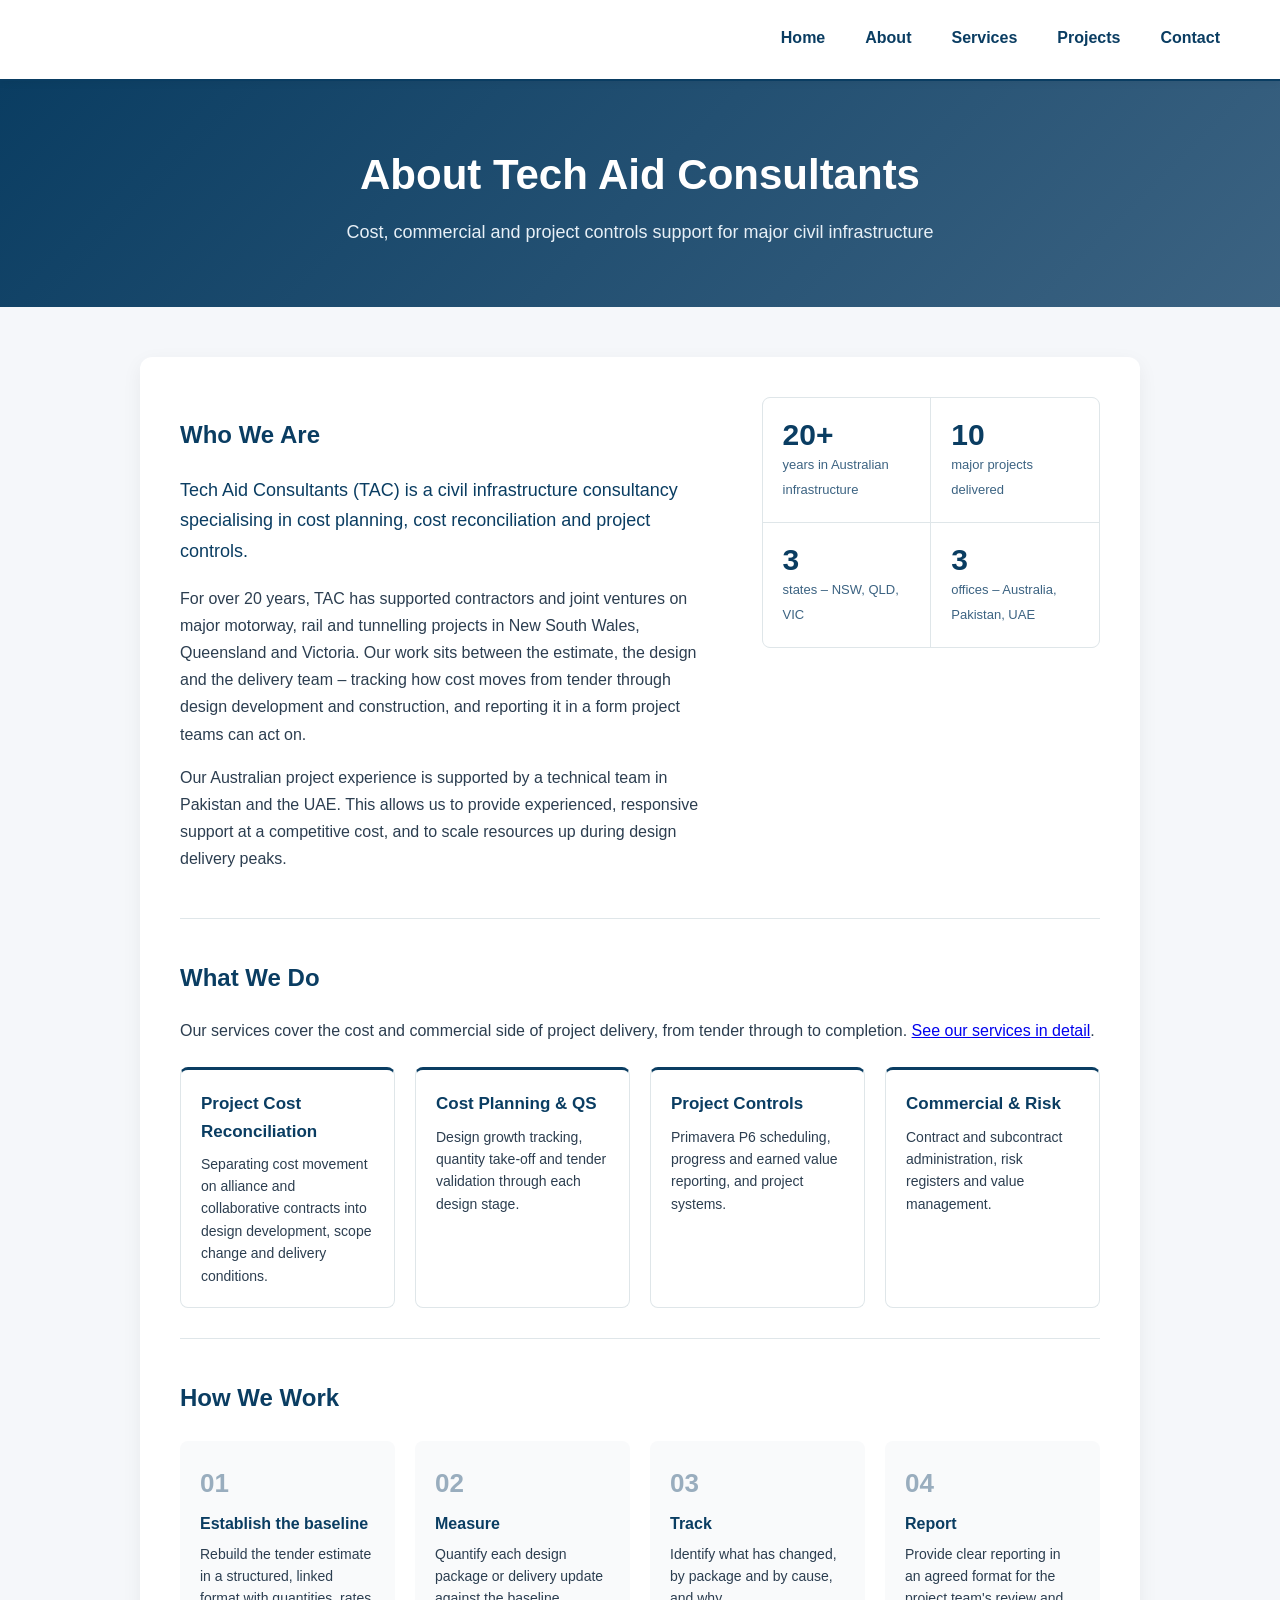
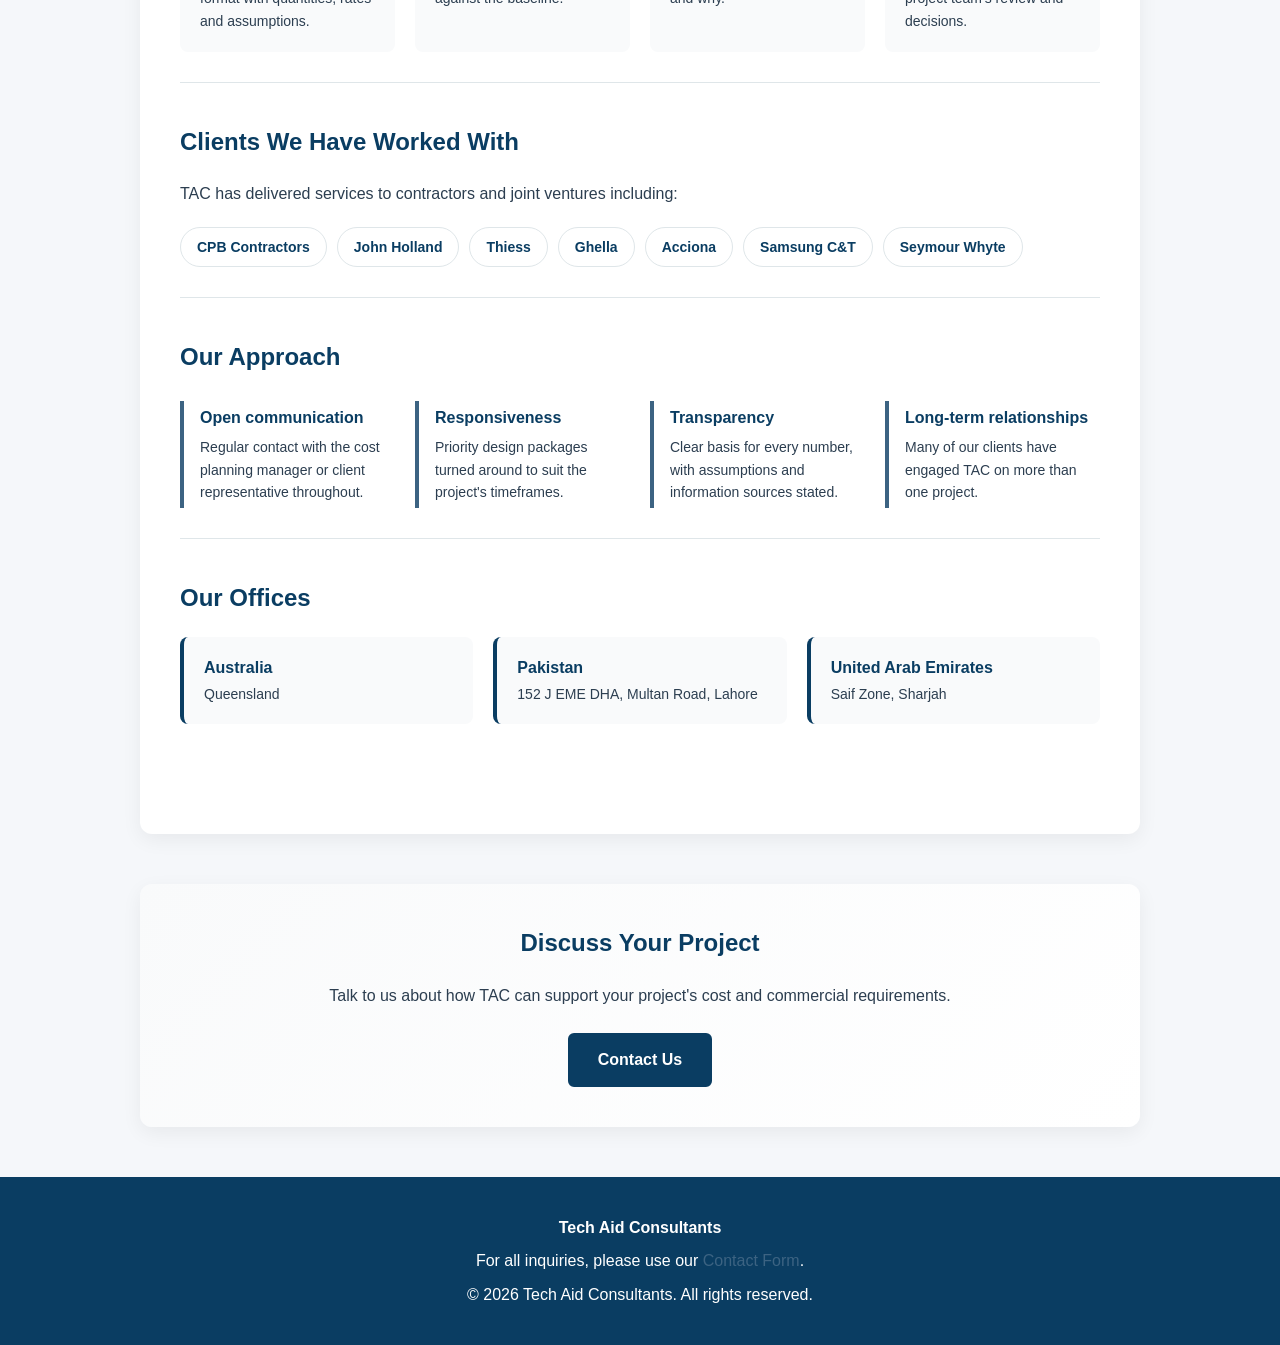
==== about.html @ 08fb42a6 "Revise about.html with new title and content Updated the title and added favicon links in the head s" ====
<!DOCTYPE html>
<html lang="en">
<head>
  <meta charset="UTF-8">
  <meta name="viewport" content="width=device-width, initial-scale=1.0">
  <title>About Us – Tech Aid Consultants</title>
  <link rel="stylesheet" href="style.css">
  <link rel="icon" href="favicon.ico" sizes="any">
  <link rel="icon" type="image/png" href="favicon.png">
  <link rel="apple-touch-icon" href="apple-touch-icon.png">
  <style>
    /* About page */
    .page-header h1 { color: #fff; }
    .about-intro { display: grid; grid-template-columns: 1.6fr 1fr; gap: 40px; align-items: start; }
    .about-intro p { font-size: 16px; line-height: 1.7; }
    .lead { font-size: 18px !important; color: var(--tac-primary); font-weight: 500; }
    .facts {
      display: grid; grid-template-columns: 1fr 1fr; gap: 1px;
      background: var(--tac-border); border-radius: 8px; overflow: hidden; border: 1px solid var(--tac-border);
    }
    .fact { background: #fff; padding: 20px; }
    .fact strong { display: block; font-size: 30px; color: var(--tac-primary); line-height: 1.1; }
    .fact span { font-size: 13px; color: var(--tac-accent); }

    .cap-grid { display: grid; grid-template-columns: repeat(4, 1fr); gap: 20px; margin-top: 24px; }
    .cap {
      background: #fff; border: 1px solid var(--tac-border); border-top: 3px solid var(--tac-primary);
      border-radius: 8px; padding: 20px;
    }
    .cap h3 { margin: 0 0 8px; font-size: 17px; }
    .cap p { margin: 0; font-size: 14px; }

    .process { display: grid; grid-template-columns: repeat(4, 1fr); gap: 20px; margin-top: 24px; counter-reset: stage; }
    .process div { position: relative; padding: 22px 20px 20px; background: #f9fafb; border-radius: 8px; counter-increment: stage; }
    .process div::before {
      content: "0" counter(stage); display: block; font-size: 26px; font-weight: 700;
      color: var(--tac-accent); opacity: 0.5; margin-bottom: 6px;
    }
    .process h3 { margin: 0 0 6px; font-size: 16px; }
    .process p { margin: 0; font-size: 14px; }

    .clients { display: flex; flex-wrap: wrap; gap: 10px; margin-top: 20px; }
    .clients span {
      padding: 8px 16px; border: 1px solid var(--tac-border); border-radius: 20px;
      background: #fff; font-size: 14px; font-weight: 600; color: var(--tac-primary);
    }

    .values { display: grid; grid-template-columns: repeat(4, 1fr); gap: 20px; margin-top: 24px; }
    .values div { border-left: 4px solid var(--tac-accent); padding: 4px 0 4px 16px; }
    .values h3 { margin: 0 0 6px; font-size: 16px; }
    .values p { margin: 0; font-size: 14px; }

    .office-row { display: grid; grid-template-columns: repeat(auto-fit, minmax(200px, 1fr)); gap: 20px; margin-top: 20px; }
    .office-row div { background: #f9fafb; border-radius: 8px; padding: 18px 20px; border-left: 4px solid var(--tac-primary); }
    .office-row strong { display: block; color: var(--tac-primary); font-size: 16px; }
    .office-row span { font-size: 14px; }

    @media (max-width: 900px) {
      .cap-grid, .values, .process { grid-template-columns: repeat(2, 1fr); }
    }
    @media (max-width: 768px) {
      .about-intro { grid-template-columns: 1fr; }
    }
    @media (max-width: 520px) {
      .cap-grid, .values, .process { grid-template-columns: 1fr; }
    }
  </style>
</head>
<body>

<header class="tac-header">
  <nav class="tac-nav">
    <a href="index.html">Home</a>
    <a href="about.html">About</a>
    <a href="services.html">Services</a>
    <a href="projects.html">Projects</a>
    <a href="contact.html">Contact</a>
  </nav>
</header>

<div class="page-header">
  <h1>About Tech Aid Consultants</h1>
  <p>Cost, commercial and project controls support for major civil infrastructure</p>
</div>

<div class="tac-container">

  <section class="about-section">
    <div class="about-intro">
      <div>
        <h2>Who We Are</h2>
        <p class="lead">Tech Aid Consultants (TAC) is a civil infrastructure consultancy specialising in cost planning, cost reconciliation and project controls.</p>
        <p>For over 20 years, TAC has supported contractors and joint ventures on major motorway, rail and tunnelling projects in New South Wales, Queensland and Victoria. Our work sits between the estimate, the design and the delivery team – tracking how cost moves from tender through design development and construction, and reporting it in a form project teams can act on.</p>
        <p>Our Australian project experience is supported by a technical team in Pakistan and the UAE. This allows us to provide experienced, responsive support at a competitive cost, and to scale resources up during design delivery peaks.</p>
      </div>
      <div class="facts">
        <div class="fact"><strong>20+</strong><span>years in Australian infrastructure</span></div>
        <div class="fact"><strong>10</strong><span>major projects delivered</span></div>
        <div class="fact"><strong>3</strong><span>states – NSW, QLD, VIC</span></div>
        <div class="fact"><strong>3</strong><span>offices – Australia, Pakistan, UAE</span></div>
      </div>
    </div>
  </section>

  <section class="about-section">
    <h2>What We Do</h2>
    <p>Our services cover the cost and commercial side of project delivery, from tender through to completion. <a href="services.html">See our services in detail</a>.</p>
    <div class="cap-grid">
      <div class="cap">
        <h3>Project Cost Reconciliation</h3>
        <p>Separating cost movement on alliance and collaborative contracts into design development, scope change and delivery conditions.</p>
      </div>
      <div class="cap">
        <h3>Cost Planning &amp; QS</h3>
        <p>Design growth tracking, quantity take-off and tender validation through each design stage.</p>
      </div>
      <div class="cap">
        <h3>Project Controls</h3>
        <p>Primavera P6 scheduling, progress and earned value reporting, and project systems.</p>
      </div>
      <div class="cap">
        <h3>Commercial &amp; Risk</h3>
        <p>Contract and subcontract administration, risk registers and value management.</p>
      </div>
    </div>
  </section>

  <section class="about-section">
    <h2>How We Work</h2>
    <div class="process">
      <div>
        <h3>Establish the baseline</h3>
        <p>Rebuild the tender estimate in a structured, linked format with quantities, rates and assumptions.</p>
      </div>
      <div>
        <h3>Measure</h3>
        <p>Quantify each design package or delivery update against the baseline.</p>
      </div>
      <div>
        <h3>Track</h3>
        <p>Identify what has changed, by package and by cause, and why.</p>
      </div>
      <div>
        <h3>Report</h3>
        <p>Provide clear reporting in an agreed format for the project team's review and decisions.</p>
      </div>
    </div>
  </section>

  <section class="about-section">
    <h2>Clients We Have Worked With</h2>
    <p>TAC has delivered services to contractors and joint ventures including:</p>
    <div class="clients">
      <span>CPB Contractors</span>
      <span>John Holland</span>
      <span>Thiess</span>
      <span>Ghella</span>
      <span>Acciona</span>
      <span>Samsung C&amp;T</span>
      <span>Seymour Whyte</span>
    </div>
  </section>

  <section class="about-section">
    <h2>Our Approach</h2>
    <div class="values">
      <div>
        <h3>Open communication</h3>
        <p>Regular contact with the cost planning manager or client representative throughout.</p>
      </div>
      <div>
        <h3>Responsiveness</h3>
        <p>Priority design packages turned around to suit the project's timeframes.</p>
      </div>
      <div>
        <h3>Transparency</h3>
        <p>Clear basis for every number, with assumptions and information sources stated.</p>
      </div>
      <div>
        <h3>Long-term relationships</h3>
        <p>Many of our clients have engaged TAC on more than one project.</p>
      </div>
    </div>
  </section>

  <section class="about-section">
    <h2>Our Offices</h2>
    <div class="office-row">
      <div><strong>Australia</strong><span>Queensland</span></div>
      <div><strong>Pakistan</strong><span>152 J EME DHA, Multan Road, Lahore</span></div>
      <div><strong>United Arab Emirates</strong><span>Saif Zone, Sharjah</span></div>
    </div>
  </section>
</div>

<section class="tac-container cta-section">
  <h2>Discuss Your Project</h2>
  <p>Talk to us about how TAC can support your project's cost and commercial requirements.</p>
  <a href="contact.html" class="btn">Contact Us</a>
</section>

<footer>
  <div>
    <p><strong>Tech Aid Consultants</strong></p>
    <p>For all inquiries, please use our <a href="contact.html">Contact Form</a>.</p>
    <p>© 2026 Tech Aid Consultants. All rights reserved.</p>
  </div>
</footer>

</body>
</html>
---- style.css ----
:root {
  --tac-primary: #0A3D62;      /* Deep Professional Blue */
  --tac-accent: #3C6382;       /* Soft Tech Blue */
  --tac-light: #F5F7FA;        /* Clean Light Background */
  --tac-text: #2C3E50;         /* Dark Slate */
  --tac-border: #DFE6E9;       /* Light Grey */
}

* {
  box-sizing: border-box;
}

body {
  font-family: 'Segoe UI', 'Inter', sans-serif;
  margin: 0;
  background: var(--tac-light);
  color: var(--tac-text);
  line-height: 1.6;
}

/* Header & Navigation */
.tac-header {
  background: #fff;
  padding: 15px 40px;
  display: flex;
  justify-content: flex-end;
  align-items: center;
  border-bottom: 2px solid var(--tac-primary);
  box-shadow: 0 2px 8px rgba(0,0,0,0.05);
  position: sticky;
  top: 0;
  z-index: 100;
}

.tac-nav {
  display: flex;
  gap: 0;
}

.tac-nav a {
  padding: 10px 20px;
  text-decoration: none;
  color: var(--tac-primary);
  font-weight: 600;
  transition: 0.2s;
  border-bottom: 3px solid transparent;
}

.tac-nav a:hover {
  color: var(--tac-accent);
  border-bottom-color: var(--tac-accent);
}

/* Hero Section */
.hero {
  background: linear-gradient(135deg, #0A3D62 0%, #3C6382 100%);
  color: #fff;
  padding: 80px 40px;
  position: relative;
  min-height: 600px;
}

.hero-content {
  max-width: 1200px;
  margin: 0 auto;
  display: flex;
  gap: 60px;
  align-items: flex-start;
}

.hero-logo-section {
  display: flex;
  align-items: center;
  gap: 40px;
  flex: 1;
  padding-bottom: 40px;
  border-bottom: 2px solid rgba(255,255,255,0.2);
}

.hero-logo {
  height: 150px;
  width: auto;
  flex-shrink: 0;
}

.hero-text {
  flex: 1;
}

.hero-text h1 {
  color: #fff;
  font-size: 38px;
  margin: 0 0 15px 0;
  font-weight: 700;
}

.hero-tagline {
  color: #E8F0F7;
  font-size: 16px;
  line-height: 1.6;
  margin: 0;
}

.hero-main {
  flex: 1;
  padding-top: 20px;
}

.hero-main h2 {
  color: #fff;
  font-size: 42px;
  margin: 0 0 20px 0;
}

.hero-main p {
  color: #E8F0F7;
  font-size: 16px;
  line-height: 1.6;
  margin-bottom: 15px;
}

.hero-list {
  color: #E8F0F7;
  margin: 15px 0;
  padding-left: 20px;
}

.hero-list li {
  margin-bottom: 10px;
}

.hero-buttons {
  display: flex;
  gap: 15px;
  margin-top: 30px;
  flex-wrap: wrap;
}

/* Page Header */
.page-header {
  background: linear-gradient(135deg, #0A3D62 0%, #3C6382 100%);
  color: #fff;
  padding: 60px 40px;
  text-align: center;
}

.page-header h1 {
  margin: 0 0 10px 0;
  font-size: 42px;
}

.page-header p {
  margin: 0;
  font-size: 18px;
  color: #E8F0F7;
}

/* Container */
.tac-container {
  max-width: 1000px;
  margin: 50px auto;
  background: #fff;
  padding: 40px;
  border-radius: 12px;
  box-shadow: 0 6px 20px rgba(0,0,0,0.06);
}

h1, h2 {
  color: var(--tac-primary);
}

h3 {
  color: var(--tac-primary);
}

/* Features Grid */
.features-grid {
  display: grid;
  grid-template-columns: repeat(auto-fit, minmax(250px, 1fr));
  gap: 25px;
  margin-top: 30px;
}

.feature-card {
  background: #f9fafb;
  border-left: 4px solid var(--tac-accent);
  padding: 20px;
  border-radius: 8px;
}

.feature-card h3 {
  margin-top: 0;
  margin-bottom: 10px;
}

.feature-card p {
  margin: 0;
  font-size: 15px;
  color: var(--tac-text);
}

/* Services Preview */
.services-preview {
  background: linear-gradient(135deg, #f9fafb 0%, #fff 100%);
}

.services-grid {
  display: grid;
  grid-template-columns: repeat(auto-fit, minmax(280px, 1fr));
  gap: 25px;
  margin-top: 30px;
}

.service-item {
  background: #fff;
  padding: 20px;
  border-radius: 8px;
  border-top: 3px solid var(--tac-primary);
  box-shadow: 0 2px 8px rgba(0,0,0,0.05);
}

.service-item h3 {
  margin: 0 0 10px 0;
}

.service-item p {
  margin: 0;
  font-size: 14px;
}

/* Projects Grid */
.projects-grid {
  display: grid;
  grid-template-columns: repeat(auto-fit, minmax(300px, 1fr));
  gap: 25px;
  margin-top: 30px;
}

.project-card {
  background: #fff;
  border: 2px solid var(--tac-accent);
  border-radius: 12px;
  padding: 20px;
  box-shadow: 0 4px 12px rgba(0,0,0,0.05);
  transition: 0.3s ease;
}

.project-card:hover {
  border-color: var(--tac-primary);
  box-shadow: 0 8px 24px rgba(10, 61, 98, 0.15);
  transform: translateY(-2px);
}

.project-card h3 {
  margin: 0 0 10px 0;
  font-size: 18px;
}

.project-card p {
  margin: 8px 0;
  font-size: 14px;
}

.projects-region {
  margin-top: 40px;
  margin-bottom: 20px;
  padding-bottom: 10px;
  border-bottom: 2px solid var(--tac-border);
}

/* Service Sections */
.service-section {
  margin: 40px 0;
  padding-bottom: 30px;
  border-bottom: 1px solid var(--tac-border);
}

.service-section h2 {
  margin-top: 0;
  color: var(--tac-primary);
}

.service-section p {
  margin: 10px 0;
}

.service-section ul, .services-list {
  margin: 15px 0;
  padding-left: 25px;
}

.service-section li, .services-list li {
  margin-bottom: 10px;
  line-height: 1.6;
}

/* About Section */
.about-section {
  margin-bottom: 40px;
  padding-bottom: 30px;
  border-bottom: 1px solid var(--tac-border);
}

.about-section:last-child {
  border-bottom: none;
}

.offices-grid {
  display: grid;
  grid-template-columns: repeat(auto-fit, minmax(300px, 1fr));
  gap: 25px;
  margin-top: 20px;
}

.office-card {
  background: #f9fafb;
  padding: 20px;
  border-radius: 8px;
  border-left: 4px solid var(--tac-primary);
}

.office-card h3 {
  margin-top: 0;
}

.office-card p {
  margin: 8px 0;
  font-size: 14px;
}

.office-card a {
  color: var(--tac-primary);
  text-decoration: none;
}

.office-card a:hover {
  text-decoration: underline;
}

/* Contact Layout */
.contact-layout {
  display: grid;
  grid-template-columns: 1fr 1fr;
  gap: 40px;
}

.contact-info {
  background: #f9fafb;
  padding: 30px;
  border-radius: 8px;
}

.contact-office {
  margin-bottom: 30px;
  padding-bottom: 20px;
  border-bottom: 1px solid var(--tac-border);
}

.contact-office:last-child {
  border-bottom: none;
  margin-bottom: 0;
  padding-bottom: 0;
}

.contact-office h3 {
  margin: 0 0 15px 0;
}

.contact-office p {
  margin: 8px 0;
  font-size: 14px;
}

.contact-form-section h2 {
  margin-top: 0;
}

/* Form Styling */
form {
  display: flex;
  flex-direction: column;
}

label {
  display: block;
  margin-bottom: 6px;
  font-weight: 600;
  color: var(--tac-primary);
  font-size: 14px;
}

input, textarea {
  width: 100%;
  padding: 12px;
  margin-bottom: 20px;
  border: 1px solid var(--tac-border);
  border-radius: 6px;
  font-size: 14px;
  font-family: inherit;
  transition: 0.2s;
}

input:focus, textarea:focus {
  border-color: var(--tac-accent);
  outline: none;
  box-shadow: 0 0 0 3px rgba(60, 99, 130, 0.15);
}

textarea {
  min-height: 120px;
  resize: vertical;
}

button {
  background: var(--tac-primary);
  color: #fff;
  padding: 12px 24px;
  border: none;
  border-radius: 6px;
  font-size: 16px;
  cursor: pointer;
  transition: 0.2s;
  width: 100%;
  font-weight: 600;
}

button:hover {
  background: var(--tac-accent);
  transform: translateY(-2px);
}

/* Buttons */
.btn {
  display: inline-block;
  padding: 12px 28px;
  background: #fff;
  color: var(--tac-primary);
  border-radius: 6px;
  text-decoration: none;
  font-weight: 600;
  transition: 0.2s;
  border: 2px solid #fff;
}

.btn:hover {
  background: var(--tac-accent);
  color: #fff;
  border-color: var(--tac-accent);
  transform: translateY(-2px);
}

.tac-container .btn {
  background: var(--tac-primary);
  color: #fff;
  border-color: var(--tac-primary);
}

.tac-container .btn:hover {
  background: var(--tac-accent);
  border-color: var(--tac-accent);
  color: #fff;
}

/* CTA Section */
.cta-section {
  text-align: center;
  background: linear-gradient(135deg, #f9fafb 0%, #fff 100%);
}

.cta-section h2 {
  margin-top: 0;
}

.cta-section p {
  font-size: 16px;
  margin-bottom: 25px;
}

/* Footer */
footer {
  background: var(--tac-primary);
  color: #fff;
  text-align: center;
  padding: 30px 20px;
  margin-top: 50px;
}

footer p {
  margin: 8px 0;
}

footer a {
  color: var(--tac-accent);
  text-decoration: none;
}

footer a:hover {
  text-decoration: underline;
}

/* Responsive Design */
@media (max-width: 768px) {
  .tac-header {
    padding: 15px 20px;
  }

  .tac-nav {
    flex-wrap: wrap;
  }

  .tac-nav a {
    padding: 8px 12px;
    font-size: 14px;
  }

  .hero-content {
    flex-direction: column;
    gap: 30px;
  }

  .hero-logo-section {
    flex-direction: column;
    text-align: center;
  }

  .hero-logo {
    height: 100px;
  }

  .hero-text h1 {
    font-size: 28px;
  }

  .hero-main h2 {
    font-size: 28px;
  }

  .page-header {
    padding: 40px 20px;
  }

  .page-header h1 {
    font-size: 28px;
  }

  .tac-container {
    margin: 30px 15px;
    padding: 25px;
  }

  .features-grid,
  .services-grid,
  .projects-grid {
    grid-template-columns: 1fr;
  }

  .hero-buttons {
    flex-direction: column;
  }

  .hero-buttons .btn {
    width: 100%;
  }

  .contact-layout {
    grid-template-columns: 1fr;
  }

  .hero {
    padding: 40px 20px;
    min-height: auto;
  }
}

@media (max-width: 480px) {
  .tac-nav {
    gap: 0;
  }

  .tac-nav a {
    padding: 8px 10px;
    font-size: 12px;
  }

  .hero-text h1,
  .hero-main h2,
  .page-header h1 {
    font-size: 24px;
  }

  .hero-main p,
  .hero-text p {
    font-size: 14px;
  }
}
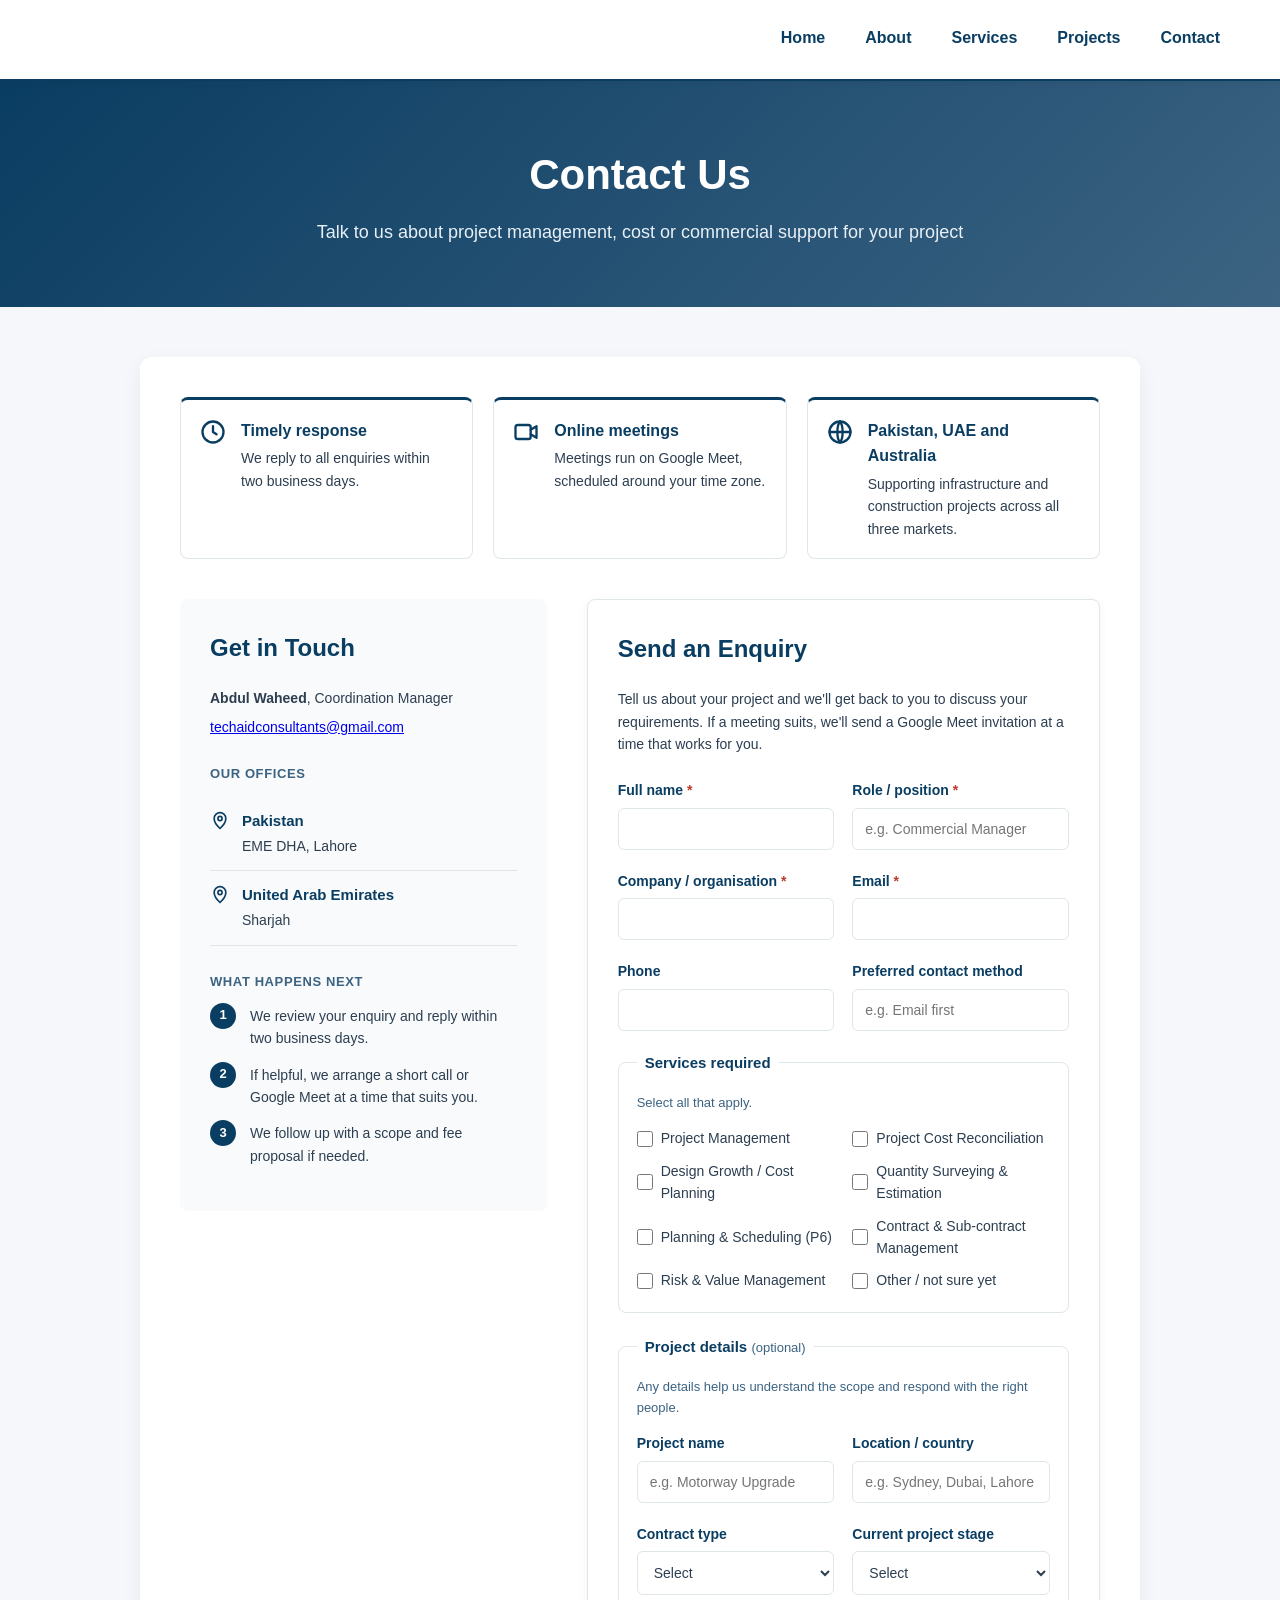
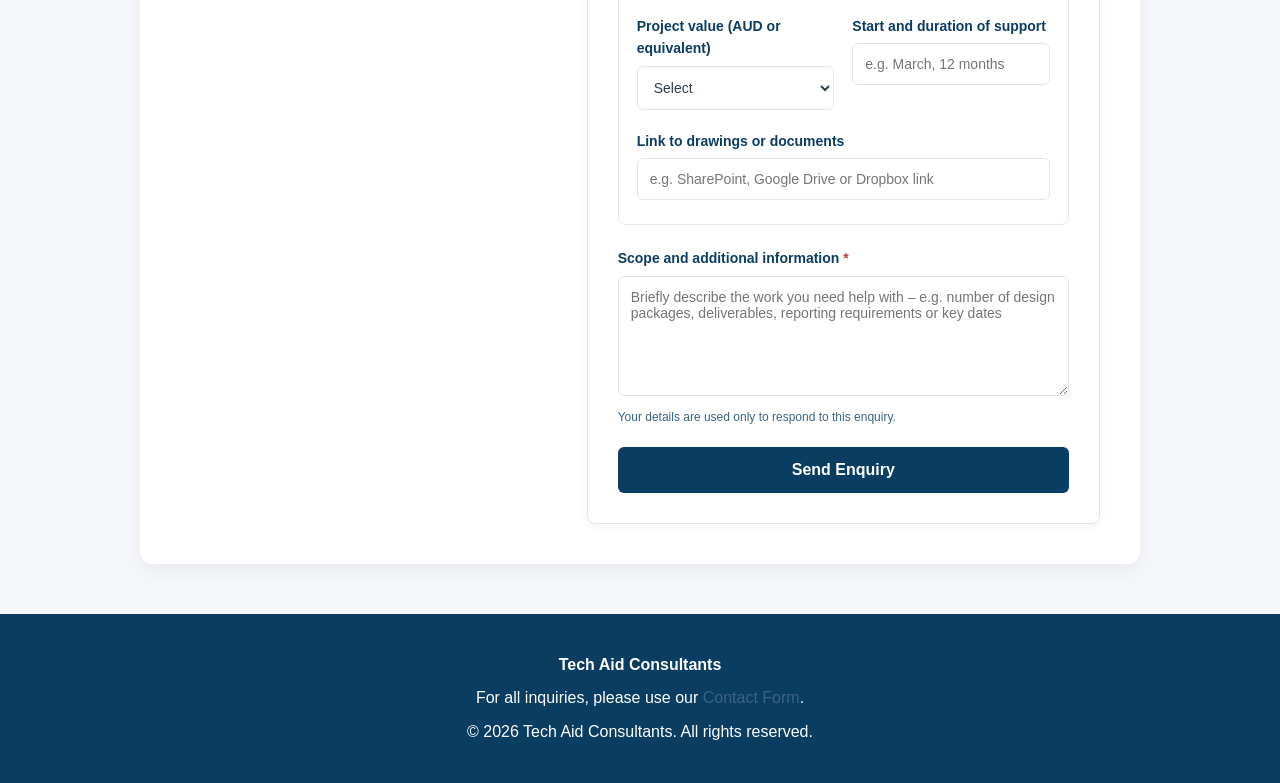
==== commit 6279d9a3: "Change About Us page to Contact Us page" ====
--- a/about.html
+++ b/about.html
@@ -3,66 +3,77 @@
 <head>
   <meta charset="UTF-8">
   <meta name="viewport" content="width=device-width, initial-scale=1.0">
-  <title>About Us – Tech Aid Consultants</title>
+  <title>Contact Us – Tech Aid Consultants</title>
   <link rel="stylesheet" href="style.css">
   <link rel="icon" href="favicon.ico" sizes="any">
   <link rel="icon" type="image/png" href="favicon.png">
   <link rel="apple-touch-icon" href="apple-touch-icon.png">
   <style>
-    /* About page */
+    /* Contact page */
     .page-header h1 { color: #fff; }
-    .about-intro { display: grid; grid-template-columns: 1.6fr 1fr; gap: 40px; align-items: start; }
-    .about-intro p { font-size: 16px; line-height: 1.7; }
-    .lead { font-size: 18px !important; color: var(--tac-primary); font-weight: 500; }
-    .facts {
-      display: grid; grid-template-columns: 1fr 1fr; gap: 1px;
-      background: var(--tac-border); border-radius: 8px; overflow: hidden; border: 1px solid var(--tac-border);
-    }
-    .fact { background: #fff; padding: 20px; }
-    .fact strong { display: block; font-size: 30px; color: var(--tac-primary); line-height: 1.1; }
-    .fact span { font-size: 13px; color: var(--tac-accent); }
-
-    .cap-grid { display: grid; grid-template-columns: repeat(4, 1fr); gap: 20px; margin-top: 24px; }
-    .cap {
+    .contact-highlights {
+      display: grid; grid-template-columns: repeat(auto-fit, minmax(220px, 1fr));
+      gap: 20px; margin: 0 0 40px;
+    }
+    .highlight {
+      display: flex; gap: 14px; align-items: flex-start;
       background: #fff; border: 1px solid var(--tac-border); border-top: 3px solid var(--tac-primary);
-      border-radius: 8px; padding: 20px;
-    }
-    .cap h3 { margin: 0 0 8px; font-size: 17px; }
-    .cap p { margin: 0; font-size: 14px; }
-
-    .process { display: grid; grid-template-columns: repeat(4, 1fr); gap: 20px; margin-top: 24px; counter-reset: stage; }
-    .process div { position: relative; padding: 22px 20px 20px; background: #f9fafb; border-radius: 8px; counter-increment: stage; }
-    .process div::before {
-      content: "0" counter(stage); display: block; font-size: 26px; font-weight: 700;
-      color: var(--tac-accent); opacity: 0.5; margin-bottom: 6px;
-    }
-    .process h3 { margin: 0 0 6px; font-size: 16px; }
-    .process p { margin: 0; font-size: 14px; }
-
-    .clients { display: flex; flex-wrap: wrap; gap: 10px; margin-top: 20px; }
-    .clients span {
-      padding: 8px 16px; border: 1px solid var(--tac-border); border-radius: 20px;
-      background: #fff; font-size: 14px; font-weight: 600; color: var(--tac-primary);
-    }
-
-    .values { display: grid; grid-template-columns: repeat(4, 1fr); gap: 20px; margin-top: 24px; }
-    .values div { border-left: 4px solid var(--tac-accent); padding: 4px 0 4px 16px; }
-    .values h3 { margin: 0 0 6px; font-size: 16px; }
-    .values p { margin: 0; font-size: 14px; }
-
-    .office-row { display: grid; grid-template-columns: repeat(auto-fit, minmax(200px, 1fr)); gap: 20px; margin-top: 20px; }
-    .office-row div { background: #f9fafb; border-radius: 8px; padding: 18px 20px; border-left: 4px solid var(--tac-primary); }
-    .office-row strong { display: block; color: var(--tac-primary); font-size: 16px; }
-    .office-row span { font-size: 14px; }
-
-    @media (max-width: 900px) {
-      .cap-grid, .values, .process { grid-template-columns: repeat(2, 1fr); }
-    }
+      border-radius: 8px; padding: 18px;
+    }
+    .highlight svg { flex: 0 0 28px; }
+    .highlight h3 { margin: 0 0 4px; font-size: 16px; }
+    .highlight p { margin: 0; font-size: 14px; }
+
+    .contact-layout { grid-template-columns: 1fr 1.4fr; align-items: start; }
+    .contact-info h2, .contact-form-section h2 { margin-top: 0; }
+    .contact-info h3.section-label {
+      margin: 26px 0 12px; font-size: 13px; text-transform: uppercase; letter-spacing: 0.6px; color: var(--tac-accent);
+    }
+    .contact-person p { margin: 6px 0; font-size: 14px; }
+    .office {
+      display: flex; gap: 12px; align-items: flex-start;
+      padding: 12px 0; border-bottom: 1px solid var(--tac-border);
+    }
+    .office:last-child { border-bottom: none; }
+    .office svg { flex: 0 0 20px; margin-top: 2px; }
+    .office strong { display: block; color: var(--tac-primary); font-size: 15px; }
+    .office span { font-size: 14px; }
+    .steps { list-style: none; padding: 0; margin: 0; counter-reset: step; }
+    .steps li { position: relative; padding: 0 0 14px 40px; font-size: 14px; counter-increment: step; }
+    .steps li::before {
+      content: counter(step); position: absolute; left: 0; top: -2px;
+      width: 26px; height: 26px; border-radius: 50%; background: var(--tac-primary); color: #fff;
+      font-size: 13px; font-weight: 700; display: flex; align-items: center; justify-content: center;
+    }
+
+    .contact-form-section {
+      background: #fff; border: 1px solid var(--tac-border); border-radius: 8px;
+      padding: 30px; box-shadow: 0 2px 10px rgba(0,0,0,0.05);
+    }
+    .contact-form-section > p { font-size: 14px; margin-bottom: 24px; }
+    .form-row { display: grid; grid-template-columns: 1fr 1fr; gap: 0 18px; }
+    select {
+      width: 100%; padding: 12px; margin-bottom: 20px; border: 1px solid var(--tac-border);
+      border-radius: 6px; font-size: 14px; font-family: inherit; background: #fff; color: var(--tac-text);
+    }
+    select:focus { border-color: var(--tac-accent); outline: none; box-shadow: 0 0 0 3px rgba(60,99,130,0.15); }
+    .req { color: #C0392B; }
+    .form-note { font-size: 12px; color: var(--tac-accent); margin: -8px 0 20px; }
+    .hp { position: absolute; left: -9999px; }
+    .form-group { border: 1px solid var(--tac-border); border-radius: 8px; padding: 18px 18px 4px; margin: 0 0 22px; }
+    .form-group legend { padding: 0 8px; font-weight: 700; color: var(--tac-primary); font-size: 15px; }
+    .form-hint { font-size: 13px; color: var(--tac-accent); margin: 0 0 14px; }
+    .optional { font-weight: 400; font-size: 13px; color: var(--tac-accent); }
+    .check-grid { display: grid; grid-template-columns: 1fr 1fr; gap: 10px 18px; margin-bottom: 16px; }
+    label.check { display: flex; align-items: center; gap: 8px; font-weight: 400; color: var(--tac-text); margin: 0; cursor: pointer; }
+    label.check input { width: 16px; height: 16px; margin: 0; padding: 0; flex: 0 0 16px; accent-color: var(--tac-primary); }
+
+    .contact-form-section button { width: 100%; padding: 14px; font-weight: 600; }
+
     @media (max-width: 768px) {
-      .about-intro { grid-template-columns: 1fr; }
-    }
-    @media (max-width: 520px) {
-      .cap-grid, .values, .process { grid-template-columns: 1fr; }
+      .contact-layout { grid-template-columns: 1fr; }
+      .form-row, .check-grid { grid-template-columns: 1fr; }
+      .contact-form-section { padding: 22px; }
     }
   </style>
 </head>
@@ -79,125 +90,181 @@
 </header>
 
 <div class="page-header">
-  <h1>About Tech Aid Consultants</h1>
-  <p>Cost, commercial and project controls support for major civil infrastructure</p>
+  <h1>Contact Us</h1>
+  <p>Talk to us about project management, cost or commercial support for your project</p>
 </div>
 
 <div class="tac-container">
 
-  <section class="about-section">
-    <div class="about-intro">
-      <div>
-        <h2>Who We Are</h2>
-        <p class="lead">Tech Aid Consultants (TAC) is a civil infrastructure consultancy specialising in cost planning, cost reconciliation and project controls.</p>
-        <p>For over 20 years, TAC has supported contractors and joint ventures on major motorway, rail and tunnelling projects in New South Wales, Queensland and Victoria. Our work sits between the estimate, the design and the delivery team – tracking how cost moves from tender through design development and construction, and reporting it in a form project teams can act on.</p>
-        <p>Our Australian project experience is supported by a technical team in Pakistan and the UAE. This allows us to provide experienced, responsive support at a competitive cost, and to scale resources up during design delivery peaks.</p>
+  <div class="contact-highlights">
+    <div class="highlight">
+      <svg width="28" height="28" viewBox="0 0 24 24" fill="none" stroke="#0A3D62" stroke-width="2" stroke-linecap="round" stroke-linejoin="round"><circle cx="12" cy="12" r="9"/><path d="M12 7v5l3 2"/></svg>
+      <div><h3>Timely response</h3><p>We reply to all enquiries within two business days.</p></div>
+    </div>
+    <div class="highlight">
+      <svg width="28" height="28" viewBox="0 0 24 24" fill="none" stroke="#0A3D62" stroke-width="2" stroke-linecap="round" stroke-linejoin="round"><rect x="3" y="6" width="13" height="12" rx="2"/><path d="M16 10l5-3v10l-5-3"/></svg>
+      <div><h3>Online meetings</h3><p>Meetings run on Google Meet, scheduled around your time zone.</p></div>
+    </div>
+    <div class="highlight">
+      <svg width="28" height="28" viewBox="0 0 24 24" fill="none" stroke="#0A3D62" stroke-width="2" stroke-linecap="round" stroke-linejoin="round"><circle cx="12" cy="12" r="9"/><path d="M3 12h18M12 3c3 3.5 3 14.5 0 18M12 3c-3 3.5-3 14.5 0 18"/></svg>
+      <div><h3>Pakistan, UAE and Australia</h3><p>Supporting infrastructure and construction projects across all three markets.</p></div>
+    </div>
+  </div>
+
+  <div class="contact-layout">
+    <div class="contact-info">
+      <h2>Get in Touch</h2>
+      <div class="contact-person">
+        <p><strong>Abdul Waheed</strong>, Coordination Manager</p>
+        <p><a href="mailto:techaidconsultants@gmail.com">techaidconsultants@gmail.com</a></p>
       </div>
-      <div class="facts">
-        <div class="fact"><strong>20+</strong><span>years in Australian infrastructure</span></div>
-        <div class="fact"><strong>10</strong><span>major projects delivered</span></div>
-        <div class="fact"><strong>3</strong><span>states – NSW, QLD, VIC</span></div>
-        <div class="fact"><strong>3</strong><span>offices – Australia, Pakistan, UAE</span></div>
+
+      <h3 class="section-label">Our offices</h3>
+      <div class="office">
+        <svg width="20" height="20" viewBox="0 0 24 24" fill="none" stroke="#0A3D62" stroke-width="2"><path d="M12 21s-7-6.3-7-12a7 7 0 0 1 14 0c0 5.7-7 12-7 12z"/><circle cx="12" cy="9" r="2.5"/></svg>
+        <div><strong>Pakistan</strong><span>EME DHA, Lahore</span></div>
       </div>
-    </div>
-  </section>
-
-  <section class="about-section">
-    <h2>What We Do</h2>
-    <p>Our services cover the cost and commercial side of project delivery, from tender through to completion. <a href="services.html">See our services in detail</a>.</p>
-    <div class="cap-grid">
-      <div class="cap">
-        <h3>Project Cost Reconciliation</h3>
-        <p>Separating cost movement on alliance and collaborative contracts into design development, scope change and delivery conditions.</p>
+      <div class="office">
+        <svg width="20" height="20" viewBox="0 0 24 24" fill="none" stroke="#0A3D62" stroke-width="2"><path d="M12 21s-7-6.3-7-12a7 7 0 0 1 14 0c0 5.7-7 12-7 12z"/><circle cx="12" cy="9" r="2.5"/></svg>
+        <div><strong>United Arab Emirates</strong><span>Sharjah</span></div>
       </div>
-      <div class="cap">
-        <h3>Cost Planning &amp; QS</h3>
-        <p>Design growth tracking, quantity take-off and tender validation through each design stage.</p>
-      </div>
-      <div class="cap">
-        <h3>Project Controls</h3>
-        <p>Primavera P6 scheduling, progress and earned value reporting, and project systems.</p>
-      </div>
-      <div class="cap">
-        <h3>Commercial &amp; Risk</h3>
-        <p>Contract and subcontract administration, risk registers and value management.</p>
-      </div>
-    </div>
-  </section>
-
-  <section class="about-section">
-    <h2>How We Work</h2>
-    <div class="process">
-      <div>
-        <h3>Establish the baseline</h3>
-        <p>Rebuild the tender estimate in a structured, linked format with quantities, rates and assumptions.</p>
-      </div>
-      <div>
-        <h3>Measure</h3>
-        <p>Quantify each design package or delivery update against the baseline.</p>
-      </div>
-      <div>
-        <h3>Track</h3>
-        <p>Identify what has changed, by package and by cause, and why.</p>
-      </div>
-      <div>
-        <h3>Report</h3>
-        <p>Provide clear reporting in an agreed format for the project team's review and decisions.</p>
-      </div>
-    </div>
-  </section>
-
-  <section class="about-section">
-    <h2>Clients We Have Worked With</h2>
-    <p>TAC has delivered services to contractors and joint ventures including:</p>
-    <div class="clients">
-      <span>CPB Contractors</span>
-      <span>John Holland</span>
-      <span>Thiess</span>
-      <span>Ghella</span>
-      <span>Acciona</span>
-      <span>Samsung C&amp;T</span>
-      <span>Seymour Whyte</span>
-    </div>
-  </section>
-
-  <section class="about-section">
-    <h2>Our Approach</h2>
-    <div class="values">
-      <div>
-        <h3>Open communication</h3>
-        <p>Regular contact with the cost planning manager or client representative throughout.</p>
-      </div>
-      <div>
-        <h3>Responsiveness</h3>
-        <p>Priority design packages turned around to suit the project's timeframes.</p>
-      </div>
-      <div>
-        <h3>Transparency</h3>
-        <p>Clear basis for every number, with assumptions and information sources stated.</p>
-      </div>
-      <div>
-        <h3>Long-term relationships</h3>
-        <p>Many of our clients have engaged TAC on more than one project.</p>
-      </div>
-    </div>
-  </section>
-
-  <section class="about-section">
-    <h2>Our Offices</h2>
-    <div class="office-row">
-      <div><strong>Australia</strong><span>Queensland</span></div>
-      <div><strong>Pakistan</strong><span>152 J EME DHA, Multan Road, Lahore</span></div>
-      <div><strong>United Arab Emirates</strong><span>Saif Zone, Sharjah</span></div>
-    </div>
-  </section>
+
+      <h3 class="section-label">What happens next</h3>
+      <ol class="steps">
+        <li>We review your enquiry and reply within two business days.</li>
+        <li>If helpful, we arrange a short call or Google Meet at a time that suits you.</li>
+        <li>We follow up with a scope and fee proposal if needed.</li>
+      </ol>
+    </div>
+
+    <div class="contact-form-section">
+      <h2>Send an Enquiry</h2>
+      <p>Tell us about your project and we'll get back to you to discuss your requirements. If a meeting suits, we'll send a Google Meet invitation at a time that works for you.</p>
+
+      <form action="https://formspree.io/f/mrpbayqo" method="POST">
+        <input type="hidden" name="_subject" value="New enquiry – techaidconsultant.com">
+        <input type="text" name="_gotcha" class="hp" tabindex="-1" autocomplete="off">
+
+        <div class="form-row">
+          <div>
+            <label for="name">Full name <span class="req">*</span></label>
+            <input type="text" id="name" name="name" autocomplete="name" required>
+          </div>
+          <div>
+            <label for="role">Role / position <span class="req">*</span></label>
+            <input type="text" id="role" name="role" placeholder="e.g. Commercial Manager" required>
+          </div>
+        </div>
+
+        <div class="form-row">
+          <div>
+            <label for="company">Company / organisation <span class="req">*</span></label>
+            <input type="text" id="company" name="company" autocomplete="organization" required>
+          </div>
+          <div>
+            <label for="email">Email <span class="req">*</span></label>
+            <input type="email" id="email" name="email" autocomplete="email" required>
+          </div>
+        </div>
+
+        <div class="form-row">
+          <div>
+            <label for="phone">Phone</label>
+            <input type="tel" id="phone" name="phone" autocomplete="tel">
+          </div>
+          <div>
+            <label for="availability">Preferred contact method</label>
+            <input type="text" id="availability" name="availability" placeholder="e.g. Email first">
+          </div>
+        </div>
+
+        <fieldset class="form-group">
+          <legend>Services required</legend>
+          <p class="form-hint">Select all that apply.</p>
+          <div class="check-grid">
+            <label class="check"><input type="checkbox" name="services[]" value="Project Management"> Project Management</label>
+            <label class="check"><input type="checkbox" name="services[]" value="Project Cost Reconciliation"> Project Cost Reconciliation</label>
+            <label class="check"><input type="checkbox" name="services[]" value="Design Growth / Cost Planning"> Design Growth / Cost Planning</label>
+            <label class="check"><input type="checkbox" name="services[]" value="Quantity Surveying &amp; Estimation"> Quantity Surveying &amp; Estimation</label>
+            <label class="check"><input type="checkbox" name="services[]" value="Planning &amp; Scheduling (P6)"> Planning &amp; Scheduling (P6)</label>
+            <label class="check"><input type="checkbox" name="services[]" value="Contract &amp; Sub-contract Management"> Contract &amp; Sub-contract Management</label>
+            <label class="check"><input type="checkbox" name="services[]" value="Risk &amp; Value Management"> Risk &amp; Value Management</label>
+            <label class="check"><input type="checkbox" name="services[]" value="Other"> Other / not sure yet</label>
+          </div>
+        </fieldset>
+
+        <fieldset class="form-group">
+          <legend>Project details <span class="optional">(optional)</span></legend>
+          <p class="form-hint">Any details help us understand the scope and respond with the right people.</p>
+
+          <div class="form-row">
+            <div>
+              <label for="project">Project name</label>
+              <input type="text" id="project" name="project" placeholder="e.g. Motorway Upgrade">
+            </div>
+            <div>
+              <label for="location">Location / country</label>
+              <input type="text" id="location" name="location" placeholder="e.g. Sydney, Dubai, Lahore">
+            </div>
+          </div>
+
+          <div class="form-row">
+            <div>
+              <label for="contract">Contract type</label>
+              <select id="contract" name="contract_type">
+                <option value="">Select</option>
+                <option>Alliance / collaborative</option>
+                <option>Design and construct (D&amp;C)</option>
+                <option>Early contractor involvement (ECI)</option>
+                <option>Construct only</option>
+                <option>PPP</option>
+                <option>Other / not sure</option>
+              </select>
+            </div>
+            <div>
+              <label for="stage">Current project stage</label>
+              <select id="stage" name="project_stage">
+                <option value="">Select</option>
+                <option>Tender / bid</option>
+                <option>Design development</option>
+                <option>Construction / delivery</option>
+                <option>Completion / close-out</option>
+                <option>Other</option>
+              </select>
+            </div>
+          </div>
+
+          <div class="form-row">
+            <div>
+              <label for="value">Project value (AUD or equivalent)</label>
+              <select id="value" name="project_value">
+                <option value="">Select</option>
+                <option>Under $50M</option>
+                <option>$50M – $250M</option>
+                <option>$250M – $1B</option>
+                <option>Over $1B</option>
+                <option>Prefer not to say</option>
+              </select>
+            </div>
+            <div>
+              <label for="start">Start and duration of support</label>
+              <input type="text" id="start" name="support_timing" placeholder="e.g. March, 12 months">
+            </div>
+          </div>
+
+          <label for="docs">Link to drawings or documents</label>
+          <input type="url" id="docs" name="documents_link" placeholder="e.g. SharePoint, Google Drive or Dropbox link">
+        </fieldset>
+
+        <label for="message">Scope and additional information <span class="req">*</span></label>
+        <textarea id="message" name="message" required placeholder="Briefly describe the work you need help with – e.g. number of design packages, deliverables, reporting requirements or key dates"></textarea>
+        <p class="form-note">Your details are used only to respond to this enquiry.</p>
+
+        <button type="submit">Send Enquiry</button>
+      </form>
+    </div>
+  </div>
 </div>
-
-<section class="tac-container cta-section">
-  <h2>Discuss Your Project</h2>
-  <p>Talk to us about how TAC can support your project's cost and commercial requirements.</p>
-  <a href="contact.html" class="btn">Contact Us</a>
-</section>
 
 <footer>
   <div>
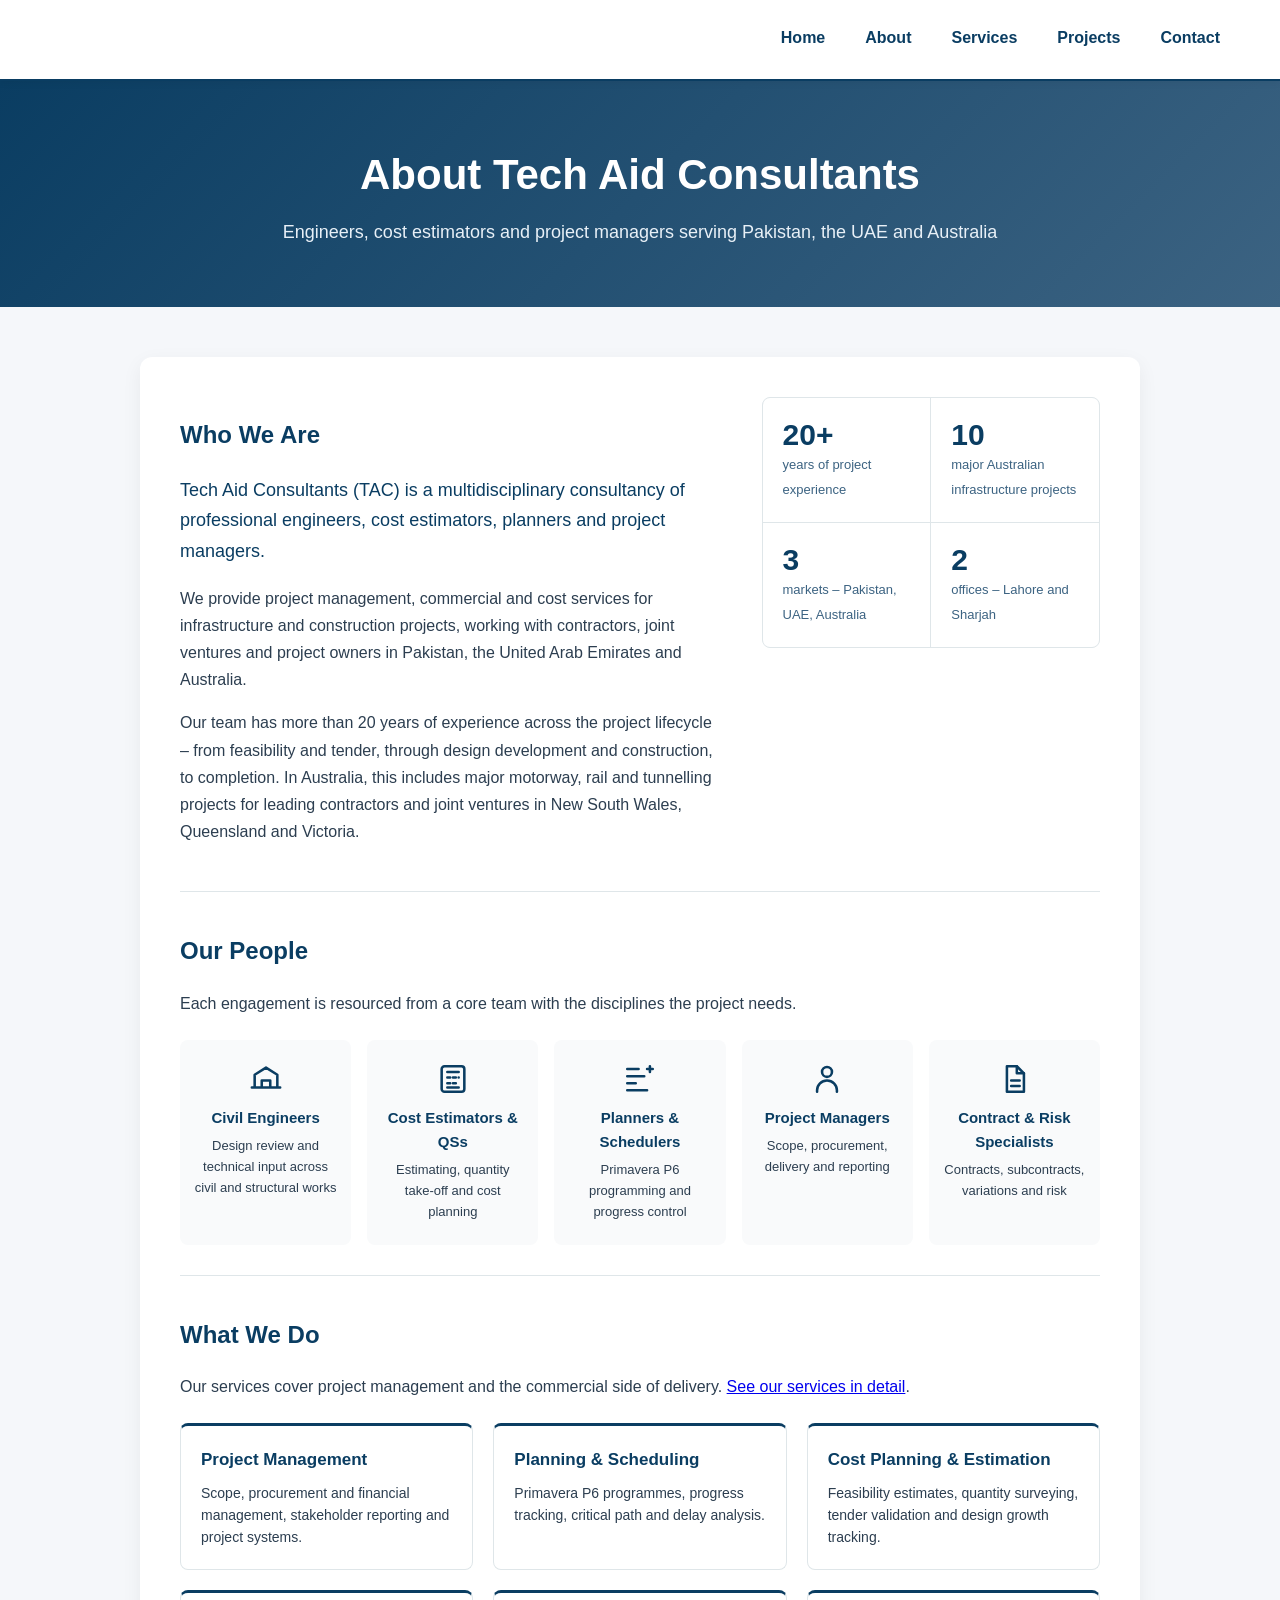
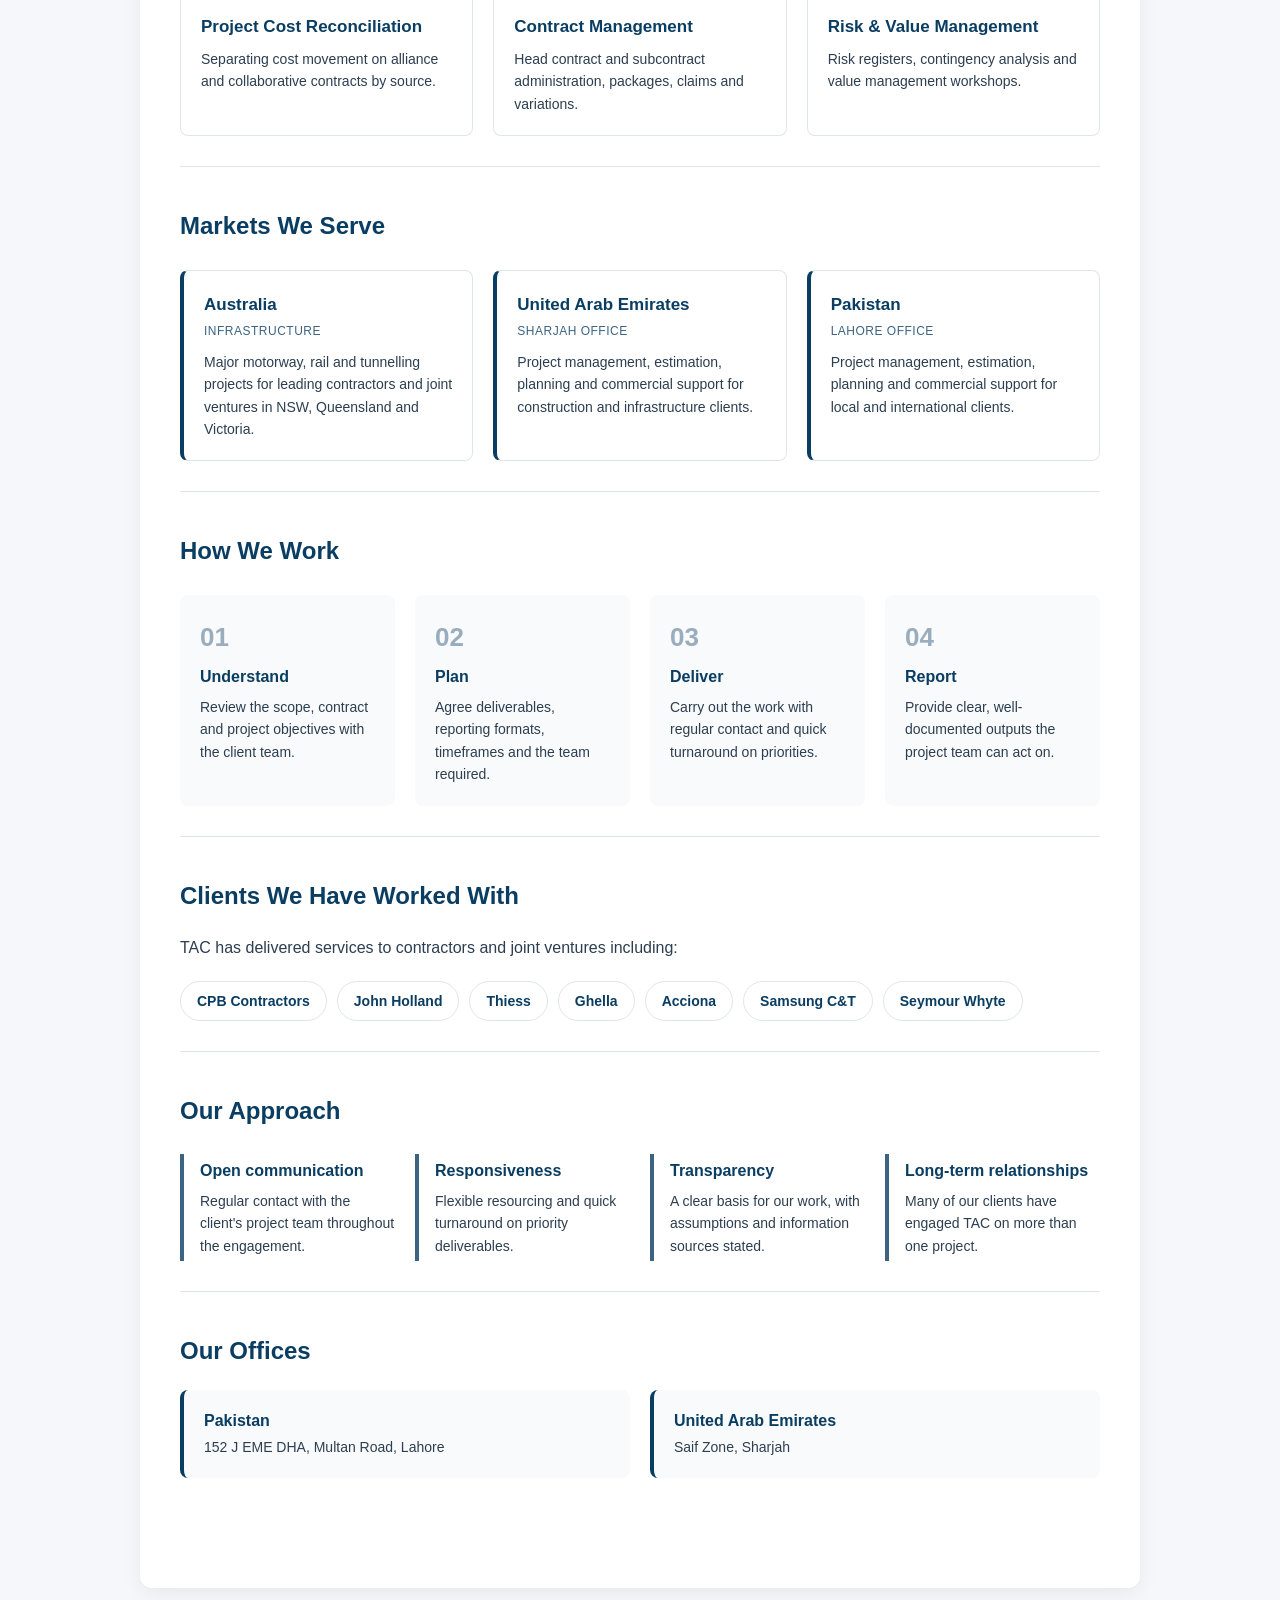
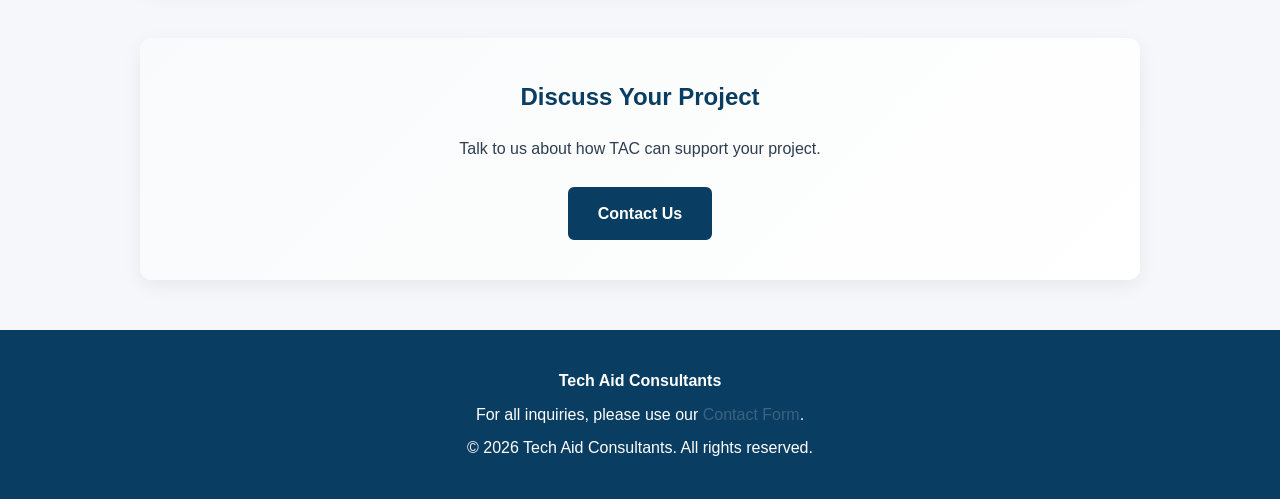
==== commit 1e10b140: "Revise about.html for company overview Updated the about page to replace contact information with de" ====
--- a/about.html
+++ b/about.html
@@ -3,77 +3,82 @@
 <head>
   <meta charset="UTF-8">
   <meta name="viewport" content="width=device-width, initial-scale=1.0">
-  <title>Contact Us – Tech Aid Consultants</title>
+  <title>About Us – Tech Aid Consultants</title>
   <link rel="stylesheet" href="style.css">
   <link rel="icon" href="favicon.ico" sizes="any">
   <link rel="icon" type="image/png" href="favicon.png">
   <link rel="apple-touch-icon" href="apple-touch-icon.png">
   <style>
-    /* Contact page */
+    /* About page */
     .page-header h1 { color: #fff; }
-    .contact-highlights {
-      display: grid; grid-template-columns: repeat(auto-fit, minmax(220px, 1fr));
-      gap: 20px; margin: 0 0 40px;
-    }
-    .highlight {
-      display: flex; gap: 14px; align-items: flex-start;
+    .about-intro { display: grid; grid-template-columns: 1.6fr 1fr; gap: 40px; align-items: start; }
+    .about-intro p { font-size: 16px; line-height: 1.7; }
+    .lead { font-size: 18px !important; color: var(--tac-primary); font-weight: 500; }
+    .facts {
+      display: grid; grid-template-columns: 1fr 1fr; gap: 1px;
+      background: var(--tac-border); border-radius: 8px; overflow: hidden; border: 1px solid var(--tac-border);
+    }
+    .fact { background: #fff; padding: 20px; }
+    .fact strong { display: block; font-size: 30px; color: var(--tac-primary); line-height: 1.1; }
+    .fact span { font-size: 13px; color: var(--tac-accent); }
+
+    .cap-grid { display: grid; grid-template-columns: repeat(4, 1fr); gap: 20px; margin-top: 24px; }
+    .cap {
       background: #fff; border: 1px solid var(--tac-border); border-top: 3px solid var(--tac-primary);
-      border-radius: 8px; padding: 18px;
-    }
-    .highlight svg { flex: 0 0 28px; }
-    .highlight h3 { margin: 0 0 4px; font-size: 16px; }
-    .highlight p { margin: 0; font-size: 14px; }
-
-    .contact-layout { grid-template-columns: 1fr 1.4fr; align-items: start; }
-    .contact-info h2, .contact-form-section h2 { margin-top: 0; }
-    .contact-info h3.section-label {
-      margin: 26px 0 12px; font-size: 13px; text-transform: uppercase; letter-spacing: 0.6px; color: var(--tac-accent);
-    }
-    .contact-person p { margin: 6px 0; font-size: 14px; }
-    .office {
-      display: flex; gap: 12px; align-items: flex-start;
-      padding: 12px 0; border-bottom: 1px solid var(--tac-border);
-    }
-    .office:last-child { border-bottom: none; }
-    .office svg { flex: 0 0 20px; margin-top: 2px; }
-    .office strong { display: block; color: var(--tac-primary); font-size: 15px; }
-    .office span { font-size: 14px; }
-    .steps { list-style: none; padding: 0; margin: 0; counter-reset: step; }
-    .steps li { position: relative; padding: 0 0 14px 40px; font-size: 14px; counter-increment: step; }
-    .steps li::before {
-      content: counter(step); position: absolute; left: 0; top: -2px;
-      width: 26px; height: 26px; border-radius: 50%; background: var(--tac-primary); color: #fff;
-      font-size: 13px; font-weight: 700; display: flex; align-items: center; justify-content: center;
-    }
-
-    .contact-form-section {
-      background: #fff; border: 1px solid var(--tac-border); border-radius: 8px;
-      padding: 30px; box-shadow: 0 2px 10px rgba(0,0,0,0.05);
-    }
-    .contact-form-section > p { font-size: 14px; margin-bottom: 24px; }
-    .form-row { display: grid; grid-template-columns: 1fr 1fr; gap: 0 18px; }
-    select {
-      width: 100%; padding: 12px; margin-bottom: 20px; border: 1px solid var(--tac-border);
-      border-radius: 6px; font-size: 14px; font-family: inherit; background: #fff; color: var(--tac-text);
-    }
-    select:focus { border-color: var(--tac-accent); outline: none; box-shadow: 0 0 0 3px rgba(60,99,130,0.15); }
-    .req { color: #C0392B; }
-    .form-note { font-size: 12px; color: var(--tac-accent); margin: -8px 0 20px; }
-    .hp { position: absolute; left: -9999px; }
-    .form-group { border: 1px solid var(--tac-border); border-radius: 8px; padding: 18px 18px 4px; margin: 0 0 22px; }
-    .form-group legend { padding: 0 8px; font-weight: 700; color: var(--tac-primary); font-size: 15px; }
-    .form-hint { font-size: 13px; color: var(--tac-accent); margin: 0 0 14px; }
-    .optional { font-weight: 400; font-size: 13px; color: var(--tac-accent); }
-    .check-grid { display: grid; grid-template-columns: 1fr 1fr; gap: 10px 18px; margin-bottom: 16px; }
-    label.check { display: flex; align-items: center; gap: 8px; font-weight: 400; color: var(--tac-text); margin: 0; cursor: pointer; }
-    label.check input { width: 16px; height: 16px; margin: 0; padding: 0; flex: 0 0 16px; accent-color: var(--tac-primary); }
-
-    .contact-form-section button { width: 100%; padding: 14px; font-weight: 600; }
-
+      border-radius: 8px; padding: 20px;
+    }
+    .cap h3 { margin: 0 0 8px; font-size: 17px; }
+    .cap p { margin: 0; font-size: 14px; }
+
+    .process { display: grid; grid-template-columns: repeat(4, 1fr); gap: 20px; margin-top: 24px; counter-reset: stage; }
+    .process div { position: relative; padding: 22px 20px 20px; background: #f9fafb; border-radius: 8px; counter-increment: stage; }
+    .process div::before {
+      content: "0" counter(stage); display: block; font-size: 26px; font-weight: 700;
+      color: var(--tac-accent); opacity: 0.5; margin-bottom: 6px;
+    }
+    .process h3 { margin: 0 0 6px; font-size: 16px; }
+    .process p { margin: 0; font-size: 14px; }
+
+    .clients { display: flex; flex-wrap: wrap; gap: 10px; margin-top: 20px; }
+    .clients span {
+      padding: 8px 16px; border: 1px solid var(--tac-border); border-radius: 20px;
+      background: #fff; font-size: 14px; font-weight: 600; color: var(--tac-primary);
+    }
+
+    .values { display: grid; grid-template-columns: repeat(4, 1fr); gap: 20px; margin-top: 24px; }
+    .values div { border-left: 4px solid var(--tac-accent); padding: 4px 0 4px 16px; }
+    .values h3 { margin: 0 0 6px; font-size: 16px; }
+    .values p { margin: 0; font-size: 14px; }
+
+    .office-row { display: grid; grid-template-columns: repeat(auto-fit, minmax(200px, 1fr)); gap: 20px; margin-top: 20px; }
+    .office-row div { background: #f9fafb; border-radius: 8px; padding: 18px 20px; border-left: 4px solid var(--tac-primary); }
+    .office-row strong { display: block; color: var(--tac-primary); font-size: 16px; }
+    .office-row span { font-size: 14px; }
+
+    .team { display: grid; grid-template-columns: repeat(5, 1fr); gap: 16px; margin-top: 24px; }
+    .team div { text-align: center; background: #f9fafb; border-radius: 8px; padding: 22px 14px; }
+    .team svg { display: block; margin: 0 auto 10px; }
+    .team h3 { margin: 0 0 6px; font-size: 15px; }
+    .team p { margin: 0; font-size: 13px; }
+    .cap-grid.six { grid-template-columns: repeat(3, 1fr); }
+    .markets { display: grid; grid-template-columns: repeat(3, 1fr); gap: 20px; margin-top: 24px; }
+    .markets div { background: #fff; border: 1px solid var(--tac-border); border-left: 4px solid var(--tac-primary); border-radius: 8px; padding: 20px; }
+    .markets h3 { margin: 0 0 4px; font-size: 17px; }
+    .markets .tag { display: block; font-size: 12px; text-transform: uppercase; letter-spacing: 0.5px; color: var(--tac-accent); margin-bottom: 10px; }
+    .markets p { margin: 0; font-size: 14px; }
+    @media (max-width: 900px) {
+      .team { grid-template-columns: repeat(3, 1fr); }
+      .cap-grid.six, .markets { grid-template-columns: repeat(2, 1fr); }
+    }
+    @media (max-width: 900px) {
+      .cap-grid, .values, .process { grid-template-columns: repeat(2, 1fr); }
+    }
     @media (max-width: 768px) {
-      .contact-layout { grid-template-columns: 1fr; }
-      .form-row, .check-grid { grid-template-columns: 1fr; }
-      .contact-form-section { padding: 22px; }
+      .about-intro { grid-template-columns: 1fr; }
+    }
+    @media (max-width: 520px) {
+      .cap-grid, .cap-grid.six, .values, .process, .markets { grid-template-columns: 1fr; }
+      .team { grid-template-columns: repeat(2, 1fr); }
     }
   </style>
 </head>
@@ -90,181 +95,162 @@
 </header>
 
 <div class="page-header">
-  <h1>Contact Us</h1>
-  <p>Talk to us about project management, cost or commercial support for your project</p>
+  <h1>About Tech Aid Consultants</h1>
+  <p>Engineers, cost estimators and project managers serving Pakistan, the UAE and Australia</p>
 </div>
 
 <div class="tac-container">
 
-  <div class="contact-highlights">
-    <div class="highlight">
-      <svg width="28" height="28" viewBox="0 0 24 24" fill="none" stroke="#0A3D62" stroke-width="2" stroke-linecap="round" stroke-linejoin="round"><circle cx="12" cy="12" r="9"/><path d="M12 7v5l3 2"/></svg>
-      <div><h3>Timely response</h3><p>We reply to all enquiries within two business days.</p></div>
-    </div>
-    <div class="highlight">
-      <svg width="28" height="28" viewBox="0 0 24 24" fill="none" stroke="#0A3D62" stroke-width="2" stroke-linecap="round" stroke-linejoin="round"><rect x="3" y="6" width="13" height="12" rx="2"/><path d="M16 10l5-3v10l-5-3"/></svg>
-      <div><h3>Online meetings</h3><p>Meetings run on Google Meet, scheduled around your time zone.</p></div>
-    </div>
-    <div class="highlight">
-      <svg width="28" height="28" viewBox="0 0 24 24" fill="none" stroke="#0A3D62" stroke-width="2" stroke-linecap="round" stroke-linejoin="round"><circle cx="12" cy="12" r="9"/><path d="M3 12h18M12 3c3 3.5 3 14.5 0 18M12 3c-3 3.5-3 14.5 0 18"/></svg>
-      <div><h3>Pakistan, UAE and Australia</h3><p>Supporting infrastructure and construction projects across all three markets.</p></div>
-    </div>
-  </div>
-
-  <div class="contact-layout">
-    <div class="contact-info">
-      <h2>Get in Touch</h2>
-      <div class="contact-person">
-        <p><strong>Abdul Waheed</strong>, Coordination Manager</p>
-        <p><a href="mailto:techaidconsultants@gmail.com">techaidconsultants@gmail.com</a></p>
-      </div>
-
-      <h3 class="section-label">Our offices</h3>
-      <div class="office">
-        <svg width="20" height="20" viewBox="0 0 24 24" fill="none" stroke="#0A3D62" stroke-width="2"><path d="M12 21s-7-6.3-7-12a7 7 0 0 1 14 0c0 5.7-7 12-7 12z"/><circle cx="12" cy="9" r="2.5"/></svg>
-        <div><strong>Pakistan</strong><span>EME DHA, Lahore</span></div>
-      </div>
-      <div class="office">
-        <svg width="20" height="20" viewBox="0 0 24 24" fill="none" stroke="#0A3D62" stroke-width="2"><path d="M12 21s-7-6.3-7-12a7 7 0 0 1 14 0c0 5.7-7 12-7 12z"/><circle cx="12" cy="9" r="2.5"/></svg>
-        <div><strong>United Arab Emirates</strong><span>Sharjah</span></div>
-      </div>
-
-      <h3 class="section-label">What happens next</h3>
-      <ol class="steps">
-        <li>We review your enquiry and reply within two business days.</li>
-        <li>If helpful, we arrange a short call or Google Meet at a time that suits you.</li>
-        <li>We follow up with a scope and fee proposal if needed.</li>
-      </ol>
-    </div>
-
-    <div class="contact-form-section">
-      <h2>Send an Enquiry</h2>
-      <p>Tell us about your project and we'll get back to you to discuss your requirements. If a meeting suits, we'll send a Google Meet invitation at a time that works for you.</p>
-
-      <form action="https://formspree.io/f/mrpbayqo" method="POST">
-        <input type="hidden" name="_subject" value="New enquiry – techaidconsultant.com">
-        <input type="text" name="_gotcha" class="hp" tabindex="-1" autocomplete="off">
-
-        <div class="form-row">
-          <div>
-            <label for="name">Full name <span class="req">*</span></label>
-            <input type="text" id="name" name="name" autocomplete="name" required>
-          </div>
-          <div>
-            <label for="role">Role / position <span class="req">*</span></label>
-            <input type="text" id="role" name="role" placeholder="e.g. Commercial Manager" required>
-          </div>
-        </div>
-
-        <div class="form-row">
-          <div>
-            <label for="company">Company / organisation <span class="req">*</span></label>
-            <input type="text" id="company" name="company" autocomplete="organization" required>
-          </div>
-          <div>
-            <label for="email">Email <span class="req">*</span></label>
-            <input type="email" id="email" name="email" autocomplete="email" required>
-          </div>
-        </div>
-
-        <div class="form-row">
-          <div>
-            <label for="phone">Phone</label>
-            <input type="tel" id="phone" name="phone" autocomplete="tel">
-          </div>
-          <div>
-            <label for="availability">Preferred contact method</label>
-            <input type="text" id="availability" name="availability" placeholder="e.g. Email first">
-          </div>
-        </div>
-
-        <fieldset class="form-group">
-          <legend>Services required</legend>
-          <p class="form-hint">Select all that apply.</p>
-          <div class="check-grid">
-            <label class="check"><input type="checkbox" name="services[]" value="Project Management"> Project Management</label>
-            <label class="check"><input type="checkbox" name="services[]" value="Project Cost Reconciliation"> Project Cost Reconciliation</label>
-            <label class="check"><input type="checkbox" name="services[]" value="Design Growth / Cost Planning"> Design Growth / Cost Planning</label>
-            <label class="check"><input type="checkbox" name="services[]" value="Quantity Surveying &amp; Estimation"> Quantity Surveying &amp; Estimation</label>
-            <label class="check"><input type="checkbox" name="services[]" value="Planning &amp; Scheduling (P6)"> Planning &amp; Scheduling (P6)</label>
-            <label class="check"><input type="checkbox" name="services[]" value="Contract &amp; Sub-contract Management"> Contract &amp; Sub-contract Management</label>
-            <label class="check"><input type="checkbox" name="services[]" value="Risk &amp; Value Management"> Risk &amp; Value Management</label>
-            <label class="check"><input type="checkbox" name="services[]" value="Other"> Other / not sure yet</label>
-          </div>
-        </fieldset>
-
-        <fieldset class="form-group">
-          <legend>Project details <span class="optional">(optional)</span></legend>
-          <p class="form-hint">Any details help us understand the scope and respond with the right people.</p>
-
-          <div class="form-row">
-            <div>
-              <label for="project">Project name</label>
-              <input type="text" id="project" name="project" placeholder="e.g. Motorway Upgrade">
-            </div>
-            <div>
-              <label for="location">Location / country</label>
-              <input type="text" id="location" name="location" placeholder="e.g. Sydney, Dubai, Lahore">
-            </div>
-          </div>
-
-          <div class="form-row">
-            <div>
-              <label for="contract">Contract type</label>
-              <select id="contract" name="contract_type">
-                <option value="">Select</option>
-                <option>Alliance / collaborative</option>
-                <option>Design and construct (D&amp;C)</option>
-                <option>Early contractor involvement (ECI)</option>
-                <option>Construct only</option>
-                <option>PPP</option>
-                <option>Other / not sure</option>
-              </select>
-            </div>
-            <div>
-              <label for="stage">Current project stage</label>
-              <select id="stage" name="project_stage">
-                <option value="">Select</option>
-                <option>Tender / bid</option>
-                <option>Design development</option>
-                <option>Construction / delivery</option>
-                <option>Completion / close-out</option>
-                <option>Other</option>
-              </select>
-            </div>
-          </div>
-
-          <div class="form-row">
-            <div>
-              <label for="value">Project value (AUD or equivalent)</label>
-              <select id="value" name="project_value">
-                <option value="">Select</option>
-                <option>Under $50M</option>
-                <option>$50M – $250M</option>
-                <option>$250M – $1B</option>
-                <option>Over $1B</option>
-                <option>Prefer not to say</option>
-              </select>
-            </div>
-            <div>
-              <label for="start">Start and duration of support</label>
-              <input type="text" id="start" name="support_timing" placeholder="e.g. March, 12 months">
-            </div>
-          </div>
-
-          <label for="docs">Link to drawings or documents</label>
-          <input type="url" id="docs" name="documents_link" placeholder="e.g. SharePoint, Google Drive or Dropbox link">
-        </fieldset>
-
-        <label for="message">Scope and additional information <span class="req">*</span></label>
-        <textarea id="message" name="message" required placeholder="Briefly describe the work you need help with – e.g. number of design packages, deliverables, reporting requirements or key dates"></textarea>
-        <p class="form-note">Your details are used only to respond to this enquiry.</p>
-
-        <button type="submit">Send Enquiry</button>
-      </form>
-    </div>
-  </div>
+  <section class="about-section">
+    <div class="about-intro">
+      <div>
+        <h2>Who We Are</h2>
+        <p class="lead">Tech Aid Consultants (TAC) is a multidisciplinary consultancy of professional engineers, cost estimators, planners and project managers.</p>
+        <p>We provide project management, commercial and cost services for infrastructure and construction projects, working with contractors, joint ventures and project owners in Pakistan, the United Arab Emirates and Australia.</p>
+        <p>Our team has more than 20 years of experience across the project lifecycle – from feasibility and tender, through design development and construction, to completion. In Australia, this includes major motorway, rail and tunnelling projects for leading contractors and joint ventures in New South Wales, Queensland and Victoria.</p>
+      </div>
+      <div class="facts">
+        <div class="fact"><strong>20+</strong><span>years of project experience</span></div>
+        <div class="fact"><strong>10</strong><span>major Australian infrastructure projects</span></div>
+        <div class="fact"><strong>3</strong><span>markets – Pakistan, UAE, Australia</span></div>
+        <div class="fact"><strong>2</strong><span>offices – Lahore and Sharjah</span></div>
+      </div>
+    </div>
+  </section>
+
+  <section class="about-section">
+    <h2>Our People</h2>
+    <p>Each engagement is resourced from a core team with the disciplines the project needs.</p>
+    <div class="team">
+      <div><svg width="34" height="34" viewBox="0 0 24 24" fill="none" stroke="#0A3D62" stroke-width="1.8" stroke-linecap="round" stroke-linejoin="round"><path d="M2 18h20M4 18V9l8-5 8 5v9M9 18v-5h6v5"/></svg><h3>Civil Engineers</h3><p>Design review and technical input across civil and structural works</p></div>
+      <div><svg width="34" height="34" viewBox="0 0 24 24" fill="none" stroke="#0A3D62" stroke-width="1.8" stroke-linecap="round" stroke-linejoin="round"><rect x="4" y="3" width="16" height="18" rx="2"/><path d="M8 7h8M8 11h2M12 11h2M16 11h0M8 15h2M12 15h2M8 18h8"/></svg><h3>Cost Estimators &amp; QSs</h3><p>Estimating, quantity take-off and cost planning</p></div>
+      <div><svg width="34" height="34" viewBox="0 0 24 24" fill="none" stroke="#0A3D62" stroke-width="1.8" stroke-linecap="round" stroke-linejoin="round"><path d="M3 5h8M3 10h12M3 15h6M3 20h14"/><path d="M19 3v4M21 5h-4"/></svg><h3>Planners &amp; Schedulers</h3><p>Primavera P6 programming and progress control</p></div>
+      <div><svg width="34" height="34" viewBox="0 0 24 24" fill="none" stroke="#0A3D62" stroke-width="1.8" stroke-linecap="round" stroke-linejoin="round"><circle cx="12" cy="7" r="3.5"/><path d="M5 21v-1a7 7 0 0 1 14 0v1"/></svg><h3>Project Managers</h3><p>Scope, procurement, delivery and reporting</p></div>
+      <div><svg width="34" height="34" viewBox="0 0 24 24" fill="none" stroke="#0A3D62" stroke-width="1.8" stroke-linecap="round" stroke-linejoin="round"><path d="M7 3h7l5 5v13H7z"/><path d="M14 3v5h5M10 13h6M10 17h6"/></svg><h3>Contract &amp; Risk Specialists</h3><p>Contracts, subcontracts, variations and risk</p></div>
+    </div>
+  </section>
+
+  <section class="about-section">
+    <h2>What We Do</h2>
+    <p>Our services cover project management and the commercial side of delivery. <a href="services.html">See our services in detail</a>.</p>
+    <div class="cap-grid six">
+      <div class="cap">
+        <h3>Project Management</h3>
+        <p>Scope, procurement and financial management, stakeholder reporting and project systems.</p>
+      </div>
+      <div class="cap">
+        <h3>Planning &amp; Scheduling</h3>
+        <p>Primavera P6 programmes, progress tracking, critical path and delay analysis.</p>
+      </div>
+      <div class="cap">
+        <h3>Cost Planning &amp; Estimation</h3>
+        <p>Feasibility estimates, quantity surveying, tender validation and design growth tracking.</p>
+      </div>
+      <div class="cap">
+        <h3>Project Cost Reconciliation</h3>
+        <p>Separating cost movement on alliance and collaborative contracts by source.</p>
+      </div>
+      <div class="cap">
+        <h3>Contract Management</h3>
+        <p>Head contract and subcontract administration, packages, claims and variations.</p>
+      </div>
+      <div class="cap">
+        <h3>Risk &amp; Value Management</h3>
+        <p>Risk registers, contingency analysis and value management workshops.</p>
+      </div>
+    </div>
+  </section>
+
+  <section class="about-section">
+    <h2>Markets We Serve</h2>
+    <div class="markets">
+      <div>
+        <h3>Australia</h3><span class="tag">Infrastructure</span>
+        <p>Major motorway, rail and tunnelling projects for leading contractors and joint ventures in NSW, Queensland and Victoria.</p>
+      </div>
+      <div>
+        <h3>United Arab Emirates</h3><span class="tag">Sharjah office</span>
+        <p>Project management, estimation, planning and commercial support for construction and infrastructure clients.</p>
+      </div>
+      <div>
+        <h3>Pakistan</h3><span class="tag">Lahore office</span>
+        <p>Project management, estimation, planning and commercial support for local and international clients.</p>
+      </div>
+    </div>
+  </section>
+
+  <section class="about-section">
+    <h2>How We Work</h2>
+    <div class="process">
+      <div>
+        <h3>Understand</h3>
+        <p>Review the scope, contract and project objectives with the client team.</p>
+      </div>
+      <div>
+        <h3>Plan</h3>
+        <p>Agree deliverables, reporting formats, timeframes and the team required.</p>
+      </div>
+      <div>
+        <h3>Deliver</h3>
+        <p>Carry out the work with regular contact and quick turnaround on priorities.</p>
+      </div>
+      <div>
+        <h3>Report</h3>
+        <p>Provide clear, well-documented outputs the project team can act on.</p>
+      </div>
+    </div>
+  </section>
+
+  <section class="about-section">
+    <h2>Clients We Have Worked With</h2>
+    <p>TAC has delivered services to contractors and joint ventures including:</p>
+    <div class="clients">
+      <span>CPB Contractors</span>
+      <span>John Holland</span>
+      <span>Thiess</span>
+      <span>Ghella</span>
+      <span>Acciona</span>
+      <span>Samsung C&amp;T</span>
+      <span>Seymour Whyte</span>
+    </div>
+  </section>
+
+  <section class="about-section">
+    <h2>Our Approach</h2>
+    <div class="values">
+      <div>
+        <h3>Open communication</h3>
+        <p>Regular contact with the client's project team throughout the engagement.</p>
+      </div>
+      <div>
+        <h3>Responsiveness</h3>
+        <p>Flexible resourcing and quick turnaround on priority deliverables.</p>
+      </div>
+      <div>
+        <h3>Transparency</h3>
+        <p>A clear basis for our work, with assumptions and information sources stated.</p>
+      </div>
+      <div>
+        <h3>Long-term relationships</h3>
+        <p>Many of our clients have engaged TAC on more than one project.</p>
+      </div>
+    </div>
+  </section>
+
+  <section class="about-section">
+    <h2>Our Offices</h2>
+    <div class="office-row">
+      <div><strong>Pakistan</strong><span>152 J EME DHA, Multan Road, Lahore</span></div>
+      <div><strong>United Arab Emirates</strong><span>Saif Zone, Sharjah</span></div>
+    </div>
+  </section>
 </div>
+
+<section class="tac-container cta-section">
+  <h2>Discuss Your Project</h2>
+  <p>Talk to us about how TAC can support your project.</p>
+  <a href="contact.html" class="btn">Contact Us</a>
+</section>
 
 <footer>
   <div>
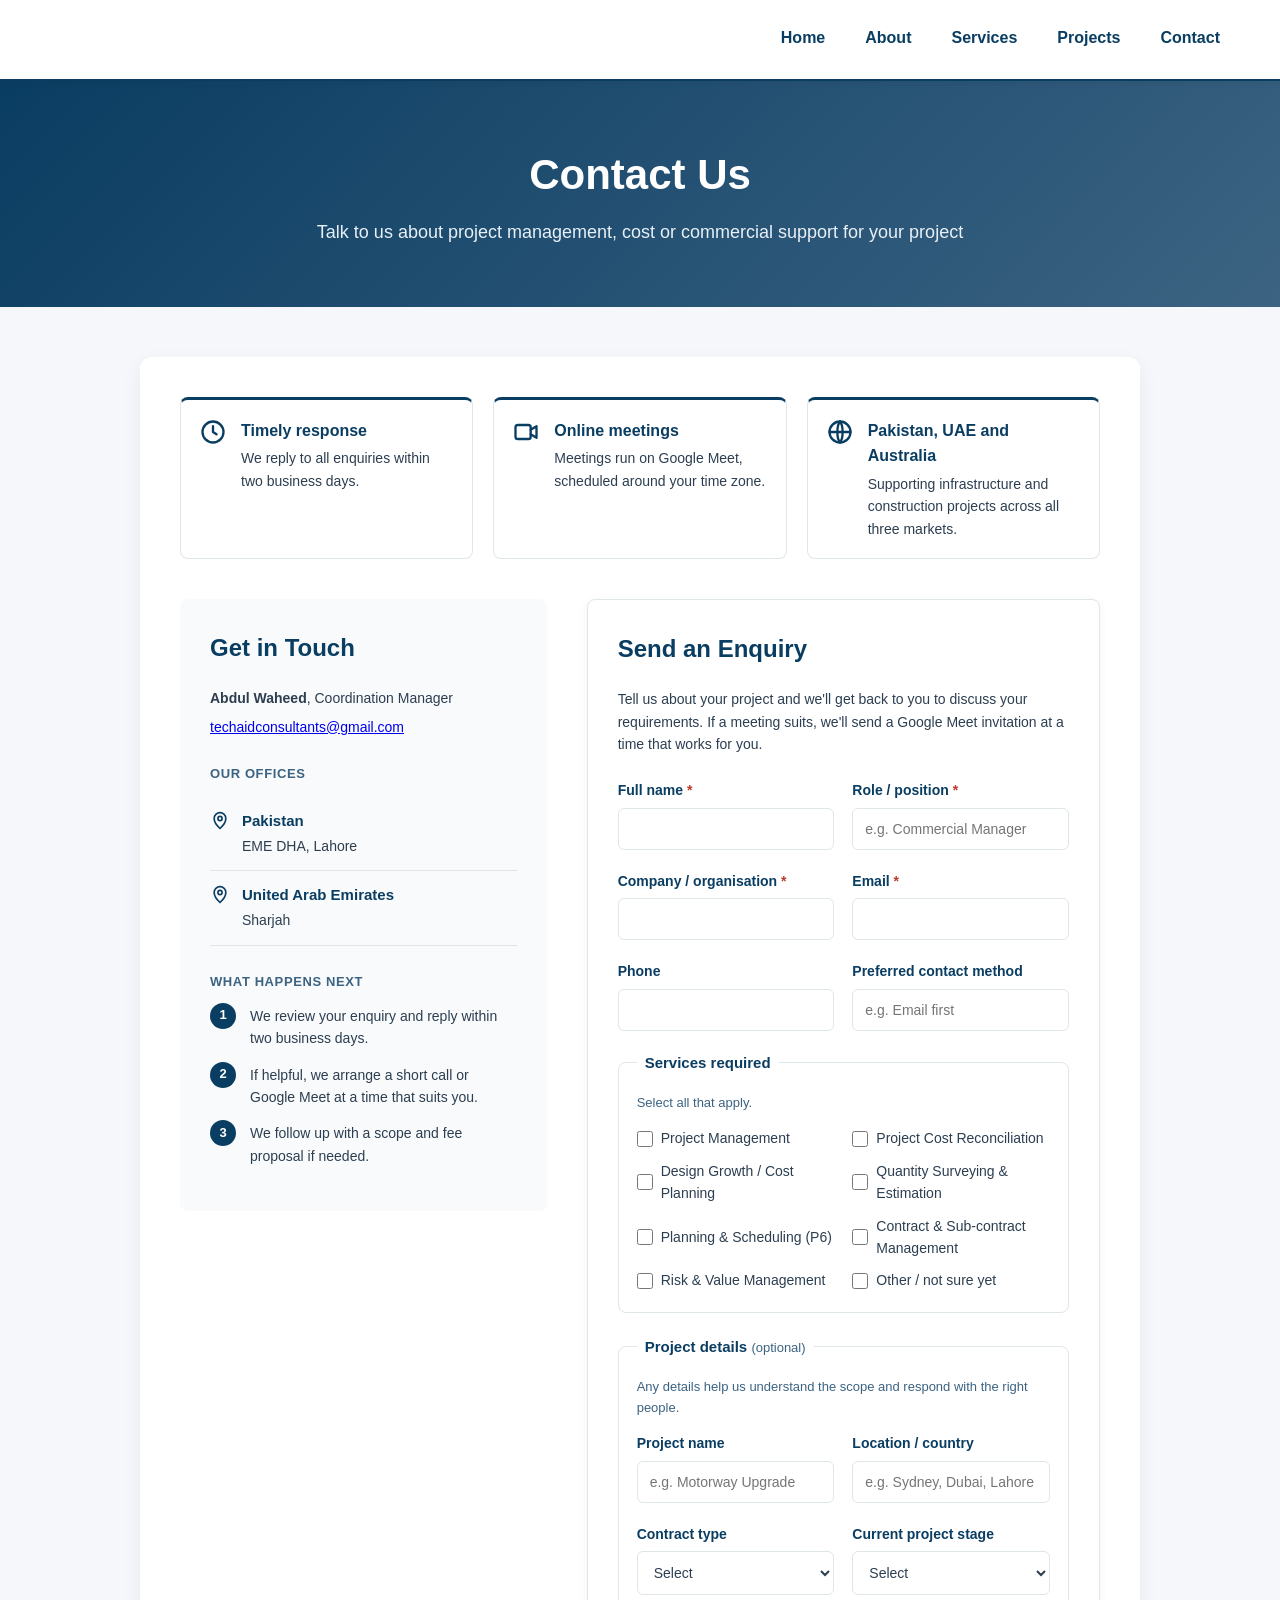
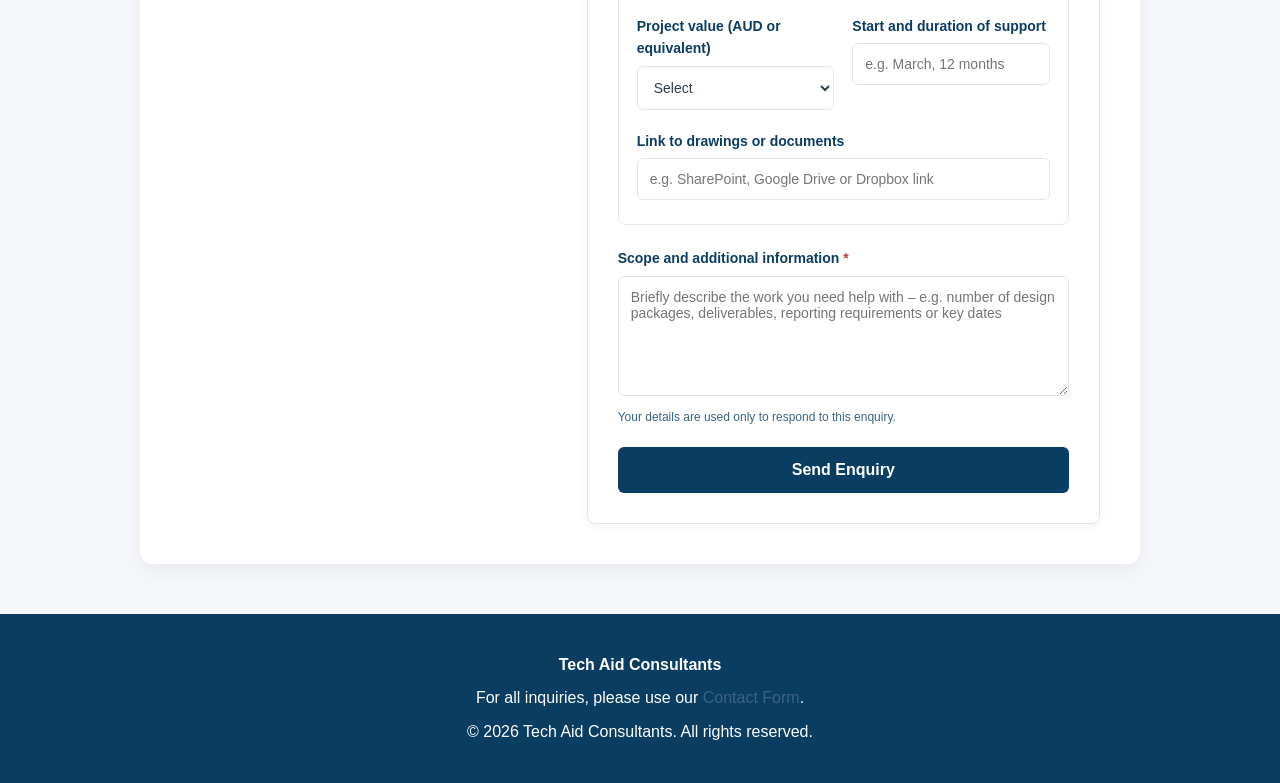
==== commit 320494aa: "Change About Us page to Contact Us page" ====
--- a/about.html
+++ b/about.html
@@ -3,82 +3,77 @@
 <head>
   <meta charset="UTF-8">
   <meta name="viewport" content="width=device-width, initial-scale=1.0">
-  <title>About Us – Tech Aid Consultants</title>
+  <title>Contact Us – Tech Aid Consultants</title>
   <link rel="stylesheet" href="style.css">
   <link rel="icon" href="favicon.ico" sizes="any">
   <link rel="icon" type="image/png" href="favicon.png">
   <link rel="apple-touch-icon" href="apple-touch-icon.png">
   <style>
-    /* About page */
+    /* Contact page */
     .page-header h1 { color: #fff; }
-    .about-intro { display: grid; grid-template-columns: 1.6fr 1fr; gap: 40px; align-items: start; }
-    .about-intro p { font-size: 16px; line-height: 1.7; }
-    .lead { font-size: 18px !important; color: var(--tac-primary); font-weight: 500; }
-    .facts {
-      display: grid; grid-template-columns: 1fr 1fr; gap: 1px;
-      background: var(--tac-border); border-radius: 8px; overflow: hidden; border: 1px solid var(--tac-border);
-    }
-    .fact { background: #fff; padding: 20px; }
-    .fact strong { display: block; font-size: 30px; color: var(--tac-primary); line-height: 1.1; }
-    .fact span { font-size: 13px; color: var(--tac-accent); }
-
-    .cap-grid { display: grid; grid-template-columns: repeat(4, 1fr); gap: 20px; margin-top: 24px; }
-    .cap {
+    .contact-highlights {
+      display: grid; grid-template-columns: repeat(auto-fit, minmax(220px, 1fr));
+      gap: 20px; margin: 0 0 40px;
+    }
+    .highlight {
+      display: flex; gap: 14px; align-items: flex-start;
       background: #fff; border: 1px solid var(--tac-border); border-top: 3px solid var(--tac-primary);
-      border-radius: 8px; padding: 20px;
-    }
-    .cap h3 { margin: 0 0 8px; font-size: 17px; }
-    .cap p { margin: 0; font-size: 14px; }
-
-    .process { display: grid; grid-template-columns: repeat(4, 1fr); gap: 20px; margin-top: 24px; counter-reset: stage; }
-    .process div { position: relative; padding: 22px 20px 20px; background: #f9fafb; border-radius: 8px; counter-increment: stage; }
-    .process div::before {
-      content: "0" counter(stage); display: block; font-size: 26px; font-weight: 700;
-      color: var(--tac-accent); opacity: 0.5; margin-bottom: 6px;
-    }
-    .process h3 { margin: 0 0 6px; font-size: 16px; }
-    .process p { margin: 0; font-size: 14px; }
-
-    .clients { display: flex; flex-wrap: wrap; gap: 10px; margin-top: 20px; }
-    .clients span {
-      padding: 8px 16px; border: 1px solid var(--tac-border); border-radius: 20px;
-      background: #fff; font-size: 14px; font-weight: 600; color: var(--tac-primary);
-    }
-
-    .values { display: grid; grid-template-columns: repeat(4, 1fr); gap: 20px; margin-top: 24px; }
-    .values div { border-left: 4px solid var(--tac-accent); padding: 4px 0 4px 16px; }
-    .values h3 { margin: 0 0 6px; font-size: 16px; }
-    .values p { margin: 0; font-size: 14px; }
-
-    .office-row { display: grid; grid-template-columns: repeat(auto-fit, minmax(200px, 1fr)); gap: 20px; margin-top: 20px; }
-    .office-row div { background: #f9fafb; border-radius: 8px; padding: 18px 20px; border-left: 4px solid var(--tac-primary); }
-    .office-row strong { display: block; color: var(--tac-primary); font-size: 16px; }
-    .office-row span { font-size: 14px; }
-
-    .team { display: grid; grid-template-columns: repeat(5, 1fr); gap: 16px; margin-top: 24px; }
-    .team div { text-align: center; background: #f9fafb; border-radius: 8px; padding: 22px 14px; }
-    .team svg { display: block; margin: 0 auto 10px; }
-    .team h3 { margin: 0 0 6px; font-size: 15px; }
-    .team p { margin: 0; font-size: 13px; }
-    .cap-grid.six { grid-template-columns: repeat(3, 1fr); }
-    .markets { display: grid; grid-template-columns: repeat(3, 1fr); gap: 20px; margin-top: 24px; }
-    .markets div { background: #fff; border: 1px solid var(--tac-border); border-left: 4px solid var(--tac-primary); border-radius: 8px; padding: 20px; }
-    .markets h3 { margin: 0 0 4px; font-size: 17px; }
-    .markets .tag { display: block; font-size: 12px; text-transform: uppercase; letter-spacing: 0.5px; color: var(--tac-accent); margin-bottom: 10px; }
-    .markets p { margin: 0; font-size: 14px; }
-    @media (max-width: 900px) {
-      .team { grid-template-columns: repeat(3, 1fr); }
-      .cap-grid.six, .markets { grid-template-columns: repeat(2, 1fr); }
-    }
-    @media (max-width: 900px) {
-      .cap-grid, .values, .process { grid-template-columns: repeat(2, 1fr); }
-    }
+      border-radius: 8px; padding: 18px;
+    }
+    .highlight svg { flex: 0 0 28px; }
+    .highlight h3 { margin: 0 0 4px; font-size: 16px; }
+    .highlight p { margin: 0; font-size: 14px; }
+
+    .contact-layout { grid-template-columns: 1fr 1.4fr; align-items: start; }
+    .contact-info h2, .contact-form-section h2 { margin-top: 0; }
+    .contact-info h3.section-label {
+      margin: 26px 0 12px; font-size: 13px; text-transform: uppercase; letter-spacing: 0.6px; color: var(--tac-accent);
+    }
+    .contact-person p { margin: 6px 0; font-size: 14px; }
+    .office {
+      display: flex; gap: 12px; align-items: flex-start;
+      padding: 12px 0; border-bottom: 1px solid var(--tac-border);
+    }
+    .office:last-child { border-bottom: none; }
+    .office svg { flex: 0 0 20px; margin-top: 2px; }
+    .office strong { display: block; color: var(--tac-primary); font-size: 15px; }
+    .office span { font-size: 14px; }
+    .steps { list-style: none; padding: 0; margin: 0; counter-reset: step; }
+    .steps li { position: relative; padding: 0 0 14px 40px; font-size: 14px; counter-increment: step; }
+    .steps li::before {
+      content: counter(step); position: absolute; left: 0; top: -2px;
+      width: 26px; height: 26px; border-radius: 50%; background: var(--tac-primary); color: #fff;
+      font-size: 13px; font-weight: 700; display: flex; align-items: center; justify-content: center;
+    }
+
+    .contact-form-section {
+      background: #fff; border: 1px solid var(--tac-border); border-radius: 8px;
+      padding: 30px; box-shadow: 0 2px 10px rgba(0,0,0,0.05);
+    }
+    .contact-form-section > p { font-size: 14px; margin-bottom: 24px; }
+    .form-row { display: grid; grid-template-columns: 1fr 1fr; gap: 0 18px; }
+    select {
+      width: 100%; padding: 12px; margin-bottom: 20px; border: 1px solid var(--tac-border);
+      border-radius: 6px; font-size: 14px; font-family: inherit; background: #fff; color: var(--tac-text);
+    }
+    select:focus { border-color: var(--tac-accent); outline: none; box-shadow: 0 0 0 3px rgba(60,99,130,0.15); }
+    .req { color: #C0392B; }
+    .form-note { font-size: 12px; color: var(--tac-accent); margin: -8px 0 20px; }
+    .hp { position: absolute; left: -9999px; }
+    .form-group { border: 1px solid var(--tac-border); border-radius: 8px; padding: 18px 18px 4px; margin: 0 0 22px; }
+    .form-group legend { padding: 0 8px; font-weight: 700; color: var(--tac-primary); font-size: 15px; }
+    .form-hint { font-size: 13px; color: var(--tac-accent); margin: 0 0 14px; }
+    .optional { font-weight: 400; font-size: 13px; color: var(--tac-accent); }
+    .check-grid { display: grid; grid-template-columns: 1fr 1fr; gap: 10px 18px; margin-bottom: 16px; }
+    label.check { display: flex; align-items: center; gap: 8px; font-weight: 400; color: var(--tac-text); margin: 0; cursor: pointer; }
+    label.check input { width: 16px; height: 16px; margin: 0; padding: 0; flex: 0 0 16px; accent-color: var(--tac-primary); }
+
+    .contact-form-section button { width: 100%; padding: 14px; font-weight: 600; }
+
     @media (max-width: 768px) {
-      .about-intro { grid-template-columns: 1fr; }
-    }
-    @media (max-width: 520px) {
-      .cap-grid, .cap-grid.six, .values, .process, .markets { grid-template-columns: 1fr; }
-      .team { grid-template-columns: repeat(2, 1fr); }
+      .contact-layout { grid-template-columns: 1fr; }
+      .form-row, .check-grid { grid-template-columns: 1fr; }
+      .contact-form-section { padding: 22px; }
     }
   </style>
 </head>
@@ -95,162 +90,181 @@
 </header>
 
 <div class="page-header">
-  <h1>About Tech Aid Consultants</h1>
-  <p>Engineers, cost estimators and project managers serving Pakistan, the UAE and Australia</p>
+  <h1>Contact Us</h1>
+  <p>Talk to us about project management, cost or commercial support for your project</p>
 </div>
 
 <div class="tac-container">
 
-  <section class="about-section">
-    <div class="about-intro">
-      <div>
-        <h2>Who We Are</h2>
-        <p class="lead">Tech Aid Consultants (TAC) is a multidisciplinary consultancy of professional engineers, cost estimators, planners and project managers.</p>
-        <p>We provide project management, commercial and cost services for infrastructure and construction projects, working with contractors, joint ventures and project owners in Pakistan, the United Arab Emirates and Australia.</p>
-        <p>Our team has more than 20 years of experience across the project lifecycle – from feasibility and tender, through design development and construction, to completion. In Australia, this includes major motorway, rail and tunnelling projects for leading contractors and joint ventures in New South Wales, Queensland and Victoria.</p>
+  <div class="contact-highlights">
+    <div class="highlight">
+      <svg width="28" height="28" viewBox="0 0 24 24" fill="none" stroke="#0A3D62" stroke-width="2" stroke-linecap="round" stroke-linejoin="round"><circle cx="12" cy="12" r="9"/><path d="M12 7v5l3 2"/></svg>
+      <div><h3>Timely response</h3><p>We reply to all enquiries within two business days.</p></div>
+    </div>
+    <div class="highlight">
+      <svg width="28" height="28" viewBox="0 0 24 24" fill="none" stroke="#0A3D62" stroke-width="2" stroke-linecap="round" stroke-linejoin="round"><rect x="3" y="6" width="13" height="12" rx="2"/><path d="M16 10l5-3v10l-5-3"/></svg>
+      <div><h3>Online meetings</h3><p>Meetings run on Google Meet, scheduled around your time zone.</p></div>
+    </div>
+    <div class="highlight">
+      <svg width="28" height="28" viewBox="0 0 24 24" fill="none" stroke="#0A3D62" stroke-width="2" stroke-linecap="round" stroke-linejoin="round"><circle cx="12" cy="12" r="9"/><path d="M3 12h18M12 3c3 3.5 3 14.5 0 18M12 3c-3 3.5-3 14.5 0 18"/></svg>
+      <div><h3>Pakistan, UAE and Australia</h3><p>Supporting infrastructure and construction projects across all three markets.</p></div>
+    </div>
+  </div>
+
+  <div class="contact-layout">
+    <div class="contact-info">
+      <h2>Get in Touch</h2>
+      <div class="contact-person">
+        <p><strong>Abdul Waheed</strong>, Coordination Manager</p>
+        <p><a href="mailto:techaidconsultants@gmail.com">techaidconsultants@gmail.com</a></p>
       </div>
-      <div class="facts">
-        <div class="fact"><strong>20+</strong><span>years of project experience</span></div>
-        <div class="fact"><strong>10</strong><span>major Australian infrastructure projects</span></div>
-        <div class="fact"><strong>3</strong><span>markets – Pakistan, UAE, Australia</span></div>
-        <div class="fact"><strong>2</strong><span>offices – Lahore and Sharjah</span></div>
+
+      <h3 class="section-label">Our offices</h3>
+      <div class="office">
+        <svg width="20" height="20" viewBox="0 0 24 24" fill="none" stroke="#0A3D62" stroke-width="2"><path d="M12 21s-7-6.3-7-12a7 7 0 0 1 14 0c0 5.7-7 12-7 12z"/><circle cx="12" cy="9" r="2.5"/></svg>
+        <div><strong>Pakistan</strong><span>EME DHA, Lahore</span></div>
       </div>
-    </div>
-  </section>
-
-  <section class="about-section">
-    <h2>Our People</h2>
-    <p>Each engagement is resourced from a core team with the disciplines the project needs.</p>
-    <div class="team">
-      <div><svg width="34" height="34" viewBox="0 0 24 24" fill="none" stroke="#0A3D62" stroke-width="1.8" stroke-linecap="round" stroke-linejoin="round"><path d="M2 18h20M4 18V9l8-5 8 5v9M9 18v-5h6v5"/></svg><h3>Civil Engineers</h3><p>Design review and technical input across civil and structural works</p></div>
-      <div><svg width="34" height="34" viewBox="0 0 24 24" fill="none" stroke="#0A3D62" stroke-width="1.8" stroke-linecap="round" stroke-linejoin="round"><rect x="4" y="3" width="16" height="18" rx="2"/><path d="M8 7h8M8 11h2M12 11h2M16 11h0M8 15h2M12 15h2M8 18h8"/></svg><h3>Cost Estimators &amp; QSs</h3><p>Estimating, quantity take-off and cost planning</p></div>
-      <div><svg width="34" height="34" viewBox="0 0 24 24" fill="none" stroke="#0A3D62" stroke-width="1.8" stroke-linecap="round" stroke-linejoin="round"><path d="M3 5h8M3 10h12M3 15h6M3 20h14"/><path d="M19 3v4M21 5h-4"/></svg><h3>Planners &amp; Schedulers</h3><p>Primavera P6 programming and progress control</p></div>
-      <div><svg width="34" height="34" viewBox="0 0 24 24" fill="none" stroke="#0A3D62" stroke-width="1.8" stroke-linecap="round" stroke-linejoin="round"><circle cx="12" cy="7" r="3.5"/><path d="M5 21v-1a7 7 0 0 1 14 0v1"/></svg><h3>Project Managers</h3><p>Scope, procurement, delivery and reporting</p></div>
-      <div><svg width="34" height="34" viewBox="0 0 24 24" fill="none" stroke="#0A3D62" stroke-width="1.8" stroke-linecap="round" stroke-linejoin="round"><path d="M7 3h7l5 5v13H7z"/><path d="M14 3v5h5M10 13h6M10 17h6"/></svg><h3>Contract &amp; Risk Specialists</h3><p>Contracts, subcontracts, variations and risk</p></div>
-    </div>
-  </section>
-
-  <section class="about-section">
-    <h2>What We Do</h2>
-    <p>Our services cover project management and the commercial side of delivery. <a href="services.html">See our services in detail</a>.</p>
-    <div class="cap-grid six">
-      <div class="cap">
-        <h3>Project Management</h3>
-        <p>Scope, procurement and financial management, stakeholder reporting and project systems.</p>
+      <div class="office">
+        <svg width="20" height="20" viewBox="0 0 24 24" fill="none" stroke="#0A3D62" stroke-width="2"><path d="M12 21s-7-6.3-7-12a7 7 0 0 1 14 0c0 5.7-7 12-7 12z"/><circle cx="12" cy="9" r="2.5"/></svg>
+        <div><strong>United Arab Emirates</strong><span>Sharjah</span></div>
       </div>
-      <div class="cap">
-        <h3>Planning &amp; Scheduling</h3>
-        <p>Primavera P6 programmes, progress tracking, critical path and delay analysis.</p>
-      </div>
-      <div class="cap">
-        <h3>Cost Planning &amp; Estimation</h3>
-        <p>Feasibility estimates, quantity surveying, tender validation and design growth tracking.</p>
-      </div>
-      <div class="cap">
-        <h3>Project Cost Reconciliation</h3>
-        <p>Separating cost movement on alliance and collaborative contracts by source.</p>
-      </div>
-      <div class="cap">
-        <h3>Contract Management</h3>
-        <p>Head contract and subcontract administration, packages, claims and variations.</p>
-      </div>
-      <div class="cap">
-        <h3>Risk &amp; Value Management</h3>
-        <p>Risk registers, contingency analysis and value management workshops.</p>
-      </div>
-    </div>
-  </section>
-
-  <section class="about-section">
-    <h2>Markets We Serve</h2>
-    <div class="markets">
-      <div>
-        <h3>Australia</h3><span class="tag">Infrastructure</span>
-        <p>Major motorway, rail and tunnelling projects for leading contractors and joint ventures in NSW, Queensland and Victoria.</p>
-      </div>
-      <div>
-        <h3>United Arab Emirates</h3><span class="tag">Sharjah office</span>
-        <p>Project management, estimation, planning and commercial support for construction and infrastructure clients.</p>
-      </div>
-      <div>
-        <h3>Pakistan</h3><span class="tag">Lahore office</span>
-        <p>Project management, estimation, planning and commercial support for local and international clients.</p>
-      </div>
-    </div>
-  </section>
-
-  <section class="about-section">
-    <h2>How We Work</h2>
-    <div class="process">
-      <div>
-        <h3>Understand</h3>
-        <p>Review the scope, contract and project objectives with the client team.</p>
-      </div>
-      <div>
-        <h3>Plan</h3>
-        <p>Agree deliverables, reporting formats, timeframes and the team required.</p>
-      </div>
-      <div>
-        <h3>Deliver</h3>
-        <p>Carry out the work with regular contact and quick turnaround on priorities.</p>
-      </div>
-      <div>
-        <h3>Report</h3>
-        <p>Provide clear, well-documented outputs the project team can act on.</p>
-      </div>
-    </div>
-  </section>
-
-  <section class="about-section">
-    <h2>Clients We Have Worked With</h2>
-    <p>TAC has delivered services to contractors and joint ventures including:</p>
-    <div class="clients">
-      <span>CPB Contractors</span>
-      <span>John Holland</span>
-      <span>Thiess</span>
-      <span>Ghella</span>
-      <span>Acciona</span>
-      <span>Samsung C&amp;T</span>
-      <span>Seymour Whyte</span>
-    </div>
-  </section>
-
-  <section class="about-section">
-    <h2>Our Approach</h2>
-    <div class="values">
-      <div>
-        <h3>Open communication</h3>
-        <p>Regular contact with the client's project team throughout the engagement.</p>
-      </div>
-      <div>
-        <h3>Responsiveness</h3>
-        <p>Flexible resourcing and quick turnaround on priority deliverables.</p>
-      </div>
-      <div>
-        <h3>Transparency</h3>
-        <p>A clear basis for our work, with assumptions and information sources stated.</p>
-      </div>
-      <div>
-        <h3>Long-term relationships</h3>
-        <p>Many of our clients have engaged TAC on more than one project.</p>
-      </div>
-    </div>
-  </section>
-
-  <section class="about-section">
-    <h2>Our Offices</h2>
-    <div class="office-row">
-      <div><strong>Pakistan</strong><span>152 J EME DHA, Multan Road, Lahore</span></div>
-      <div><strong>United Arab Emirates</strong><span>Saif Zone, Sharjah</span></div>
-    </div>
-  </section>
+
+      <h3 class="section-label">What happens next</h3>
+      <ol class="steps">
+        <li>We review your enquiry and reply within two business days.</li>
+        <li>If helpful, we arrange a short call or Google Meet at a time that suits you.</li>
+        <li>We follow up with a scope and fee proposal if needed.</li>
+      </ol>
+    </div>
+
+    <div class="contact-form-section">
+      <h2>Send an Enquiry</h2>
+      <p>Tell us about your project and we'll get back to you to discuss your requirements. If a meeting suits, we'll send a Google Meet invitation at a time that works for you.</p>
+
+      <form action="https://formspree.io/f/mrpbayqo" method="POST">
+        <input type="hidden" name="_subject" value="New enquiry – techaidconsultant.com">
+        <input type="text" name="_gotcha" class="hp" tabindex="-1" autocomplete="off">
+
+        <div class="form-row">
+          <div>
+            <label for="name">Full name <span class="req">*</span></label>
+            <input type="text" id="name" name="name" autocomplete="name" required>
+          </div>
+          <div>
+            <label for="role">Role / position <span class="req">*</span></label>
+            <input type="text" id="role" name="role" placeholder="e.g. Commercial Manager" required>
+          </div>
+        </div>
+
+        <div class="form-row">
+          <div>
+            <label for="company">Company / organisation <span class="req">*</span></label>
+            <input type="text" id="company" name="company" autocomplete="organization" required>
+          </div>
+          <div>
+            <label for="email">Email <span class="req">*</span></label>
+            <input type="email" id="email" name="email" autocomplete="email" required>
+          </div>
+        </div>
+
+        <div class="form-row">
+          <div>
+            <label for="phone">Phone</label>
+            <input type="tel" id="phone" name="phone" autocomplete="tel">
+          </div>
+          <div>
+            <label for="availability">Preferred contact method</label>
+            <input type="text" id="availability" name="availability" placeholder="e.g. Email first">
+          </div>
+        </div>
+
+        <fieldset class="form-group">
+          <legend>Services required</legend>
+          <p class="form-hint">Select all that apply.</p>
+          <div class="check-grid">
+            <label class="check"><input type="checkbox" name="services[]" value="Project Management"> Project Management</label>
+            <label class="check"><input type="checkbox" name="services[]" value="Project Cost Reconciliation"> Project Cost Reconciliation</label>
+            <label class="check"><input type="checkbox" name="services[]" value="Design Growth / Cost Planning"> Design Growth / Cost Planning</label>
+            <label class="check"><input type="checkbox" name="services[]" value="Quantity Surveying &amp; Estimation"> Quantity Surveying &amp; Estimation</label>
+            <label class="check"><input type="checkbox" name="services[]" value="Planning &amp; Scheduling (P6)"> Planning &amp; Scheduling (P6)</label>
+            <label class="check"><input type="checkbox" name="services[]" value="Contract &amp; Sub-contract Management"> Contract &amp; Sub-contract Management</label>
+            <label class="check"><input type="checkbox" name="services[]" value="Risk &amp; Value Management"> Risk &amp; Value Management</label>
+            <label class="check"><input type="checkbox" name="services[]" value="Other"> Other / not sure yet</label>
+          </div>
+        </fieldset>
+
+        <fieldset class="form-group">
+          <legend>Project details <span class="optional">(optional)</span></legend>
+          <p class="form-hint">Any details help us understand the scope and respond with the right people.</p>
+
+          <div class="form-row">
+            <div>
+              <label for="project">Project name</label>
+              <input type="text" id="project" name="project" placeholder="e.g. Motorway Upgrade">
+            </div>
+            <div>
+              <label for="location">Location / country</label>
+              <input type="text" id="location" name="location" placeholder="e.g. Sydney, Dubai, Lahore">
+            </div>
+          </div>
+
+          <div class="form-row">
+            <div>
+              <label for="contract">Contract type</label>
+              <select id="contract" name="contract_type">
+                <option value="">Select</option>
+                <option>Alliance / collaborative</option>
+                <option>Design and construct (D&amp;C)</option>
+                <option>Early contractor involvement (ECI)</option>
+                <option>Construct only</option>
+                <option>PPP</option>
+                <option>Other / not sure</option>
+              </select>
+            </div>
+            <div>
+              <label for="stage">Current project stage</label>
+              <select id="stage" name="project_stage">
+                <option value="">Select</option>
+                <option>Tender / bid</option>
+                <option>Design development</option>
+                <option>Construction / delivery</option>
+                <option>Completion / close-out</option>
+                <option>Other</option>
+              </select>
+            </div>
+          </div>
+
+          <div class="form-row">
+            <div>
+              <label for="value">Project value (AUD or equivalent)</label>
+              <select id="value" name="project_value">
+                <option value="">Select</option>
+                <option>Under $50M</option>
+                <option>$50M – $250M</option>
+                <option>$250M – $1B</option>
+                <option>Over $1B</option>
+                <option>Prefer not to say</option>
+              </select>
+            </div>
+            <div>
+              <label for="start">Start and duration of support</label>
+              <input type="text" id="start" name="support_timing" placeholder="e.g. March, 12 months">
+            </div>
+          </div>
+
+          <label for="docs">Link to drawings or documents</label>
+          <input type="url" id="docs" name="documents_link" placeholder="e.g. SharePoint, Google Drive or Dropbox link">
+        </fieldset>
+
+        <label for="message">Scope and additional information <span class="req">*</span></label>
+        <textarea id="message" name="message" required placeholder="Briefly describe the work you need help with – e.g. number of design packages, deliverables, reporting requirements or key dates"></textarea>
+        <p class="form-note">Your details are used only to respond to this enquiry.</p>
+
+        <button type="submit">Send Enquiry</button>
+      </form>
+    </div>
+  </div>
 </div>
-
-<section class="tac-container cta-section">
-  <h2>Discuss Your Project</h2>
-  <p>Talk to us about how TAC can support your project.</p>
-  <a href="contact.html" class="btn">Contact Us</a>
-</section>
 
 <footer>
   <div>
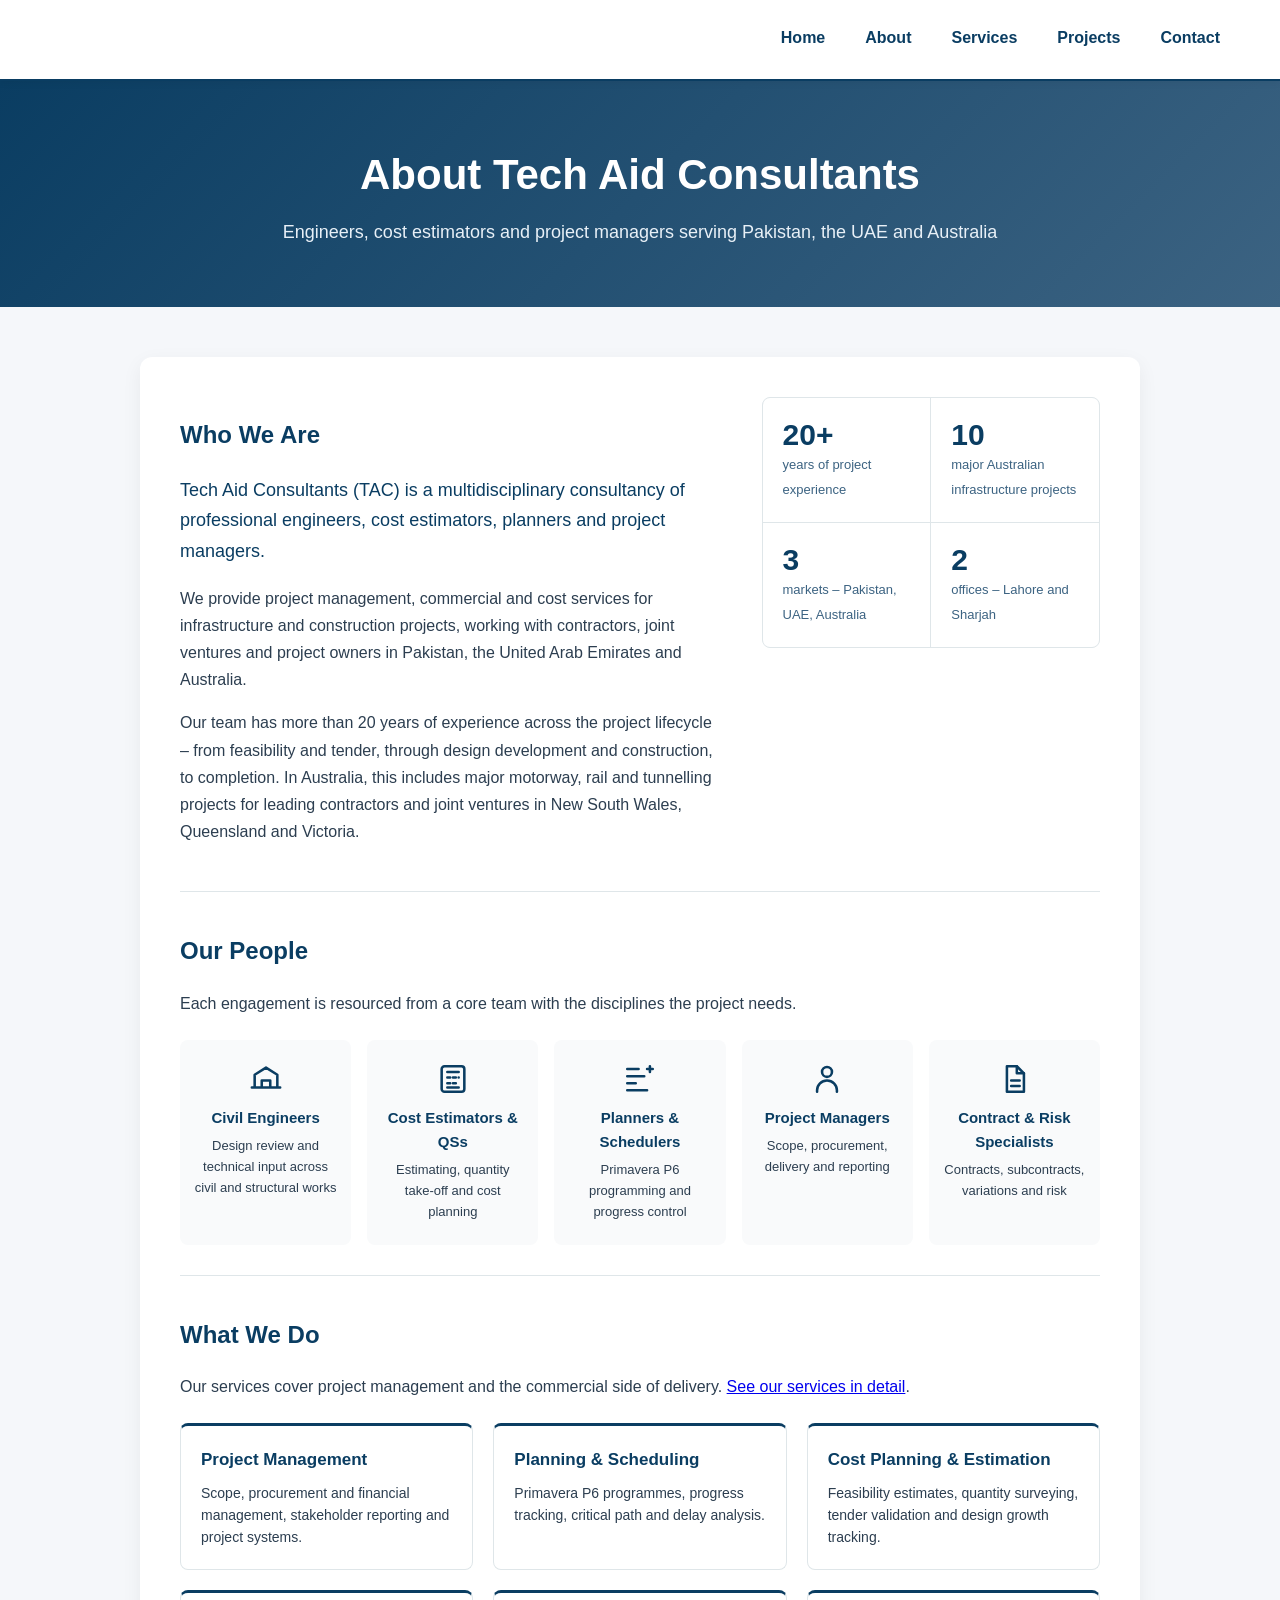
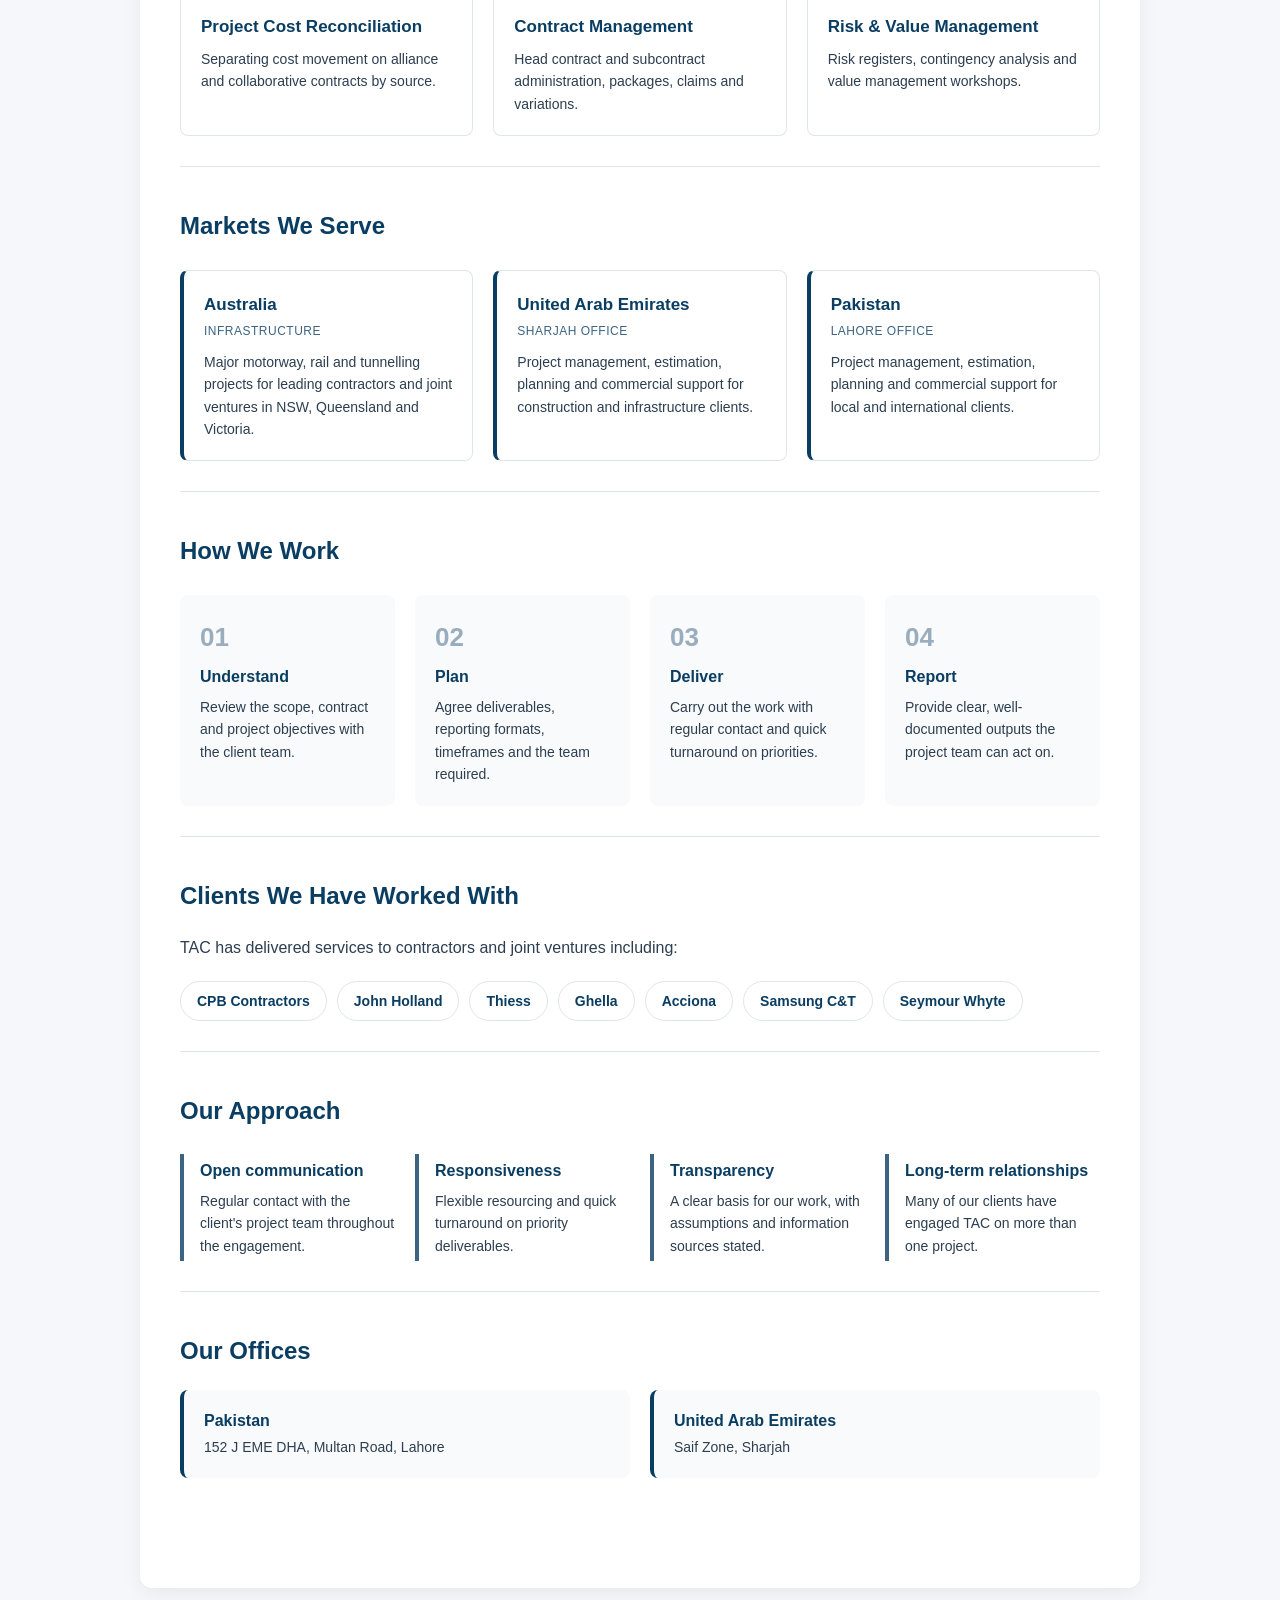
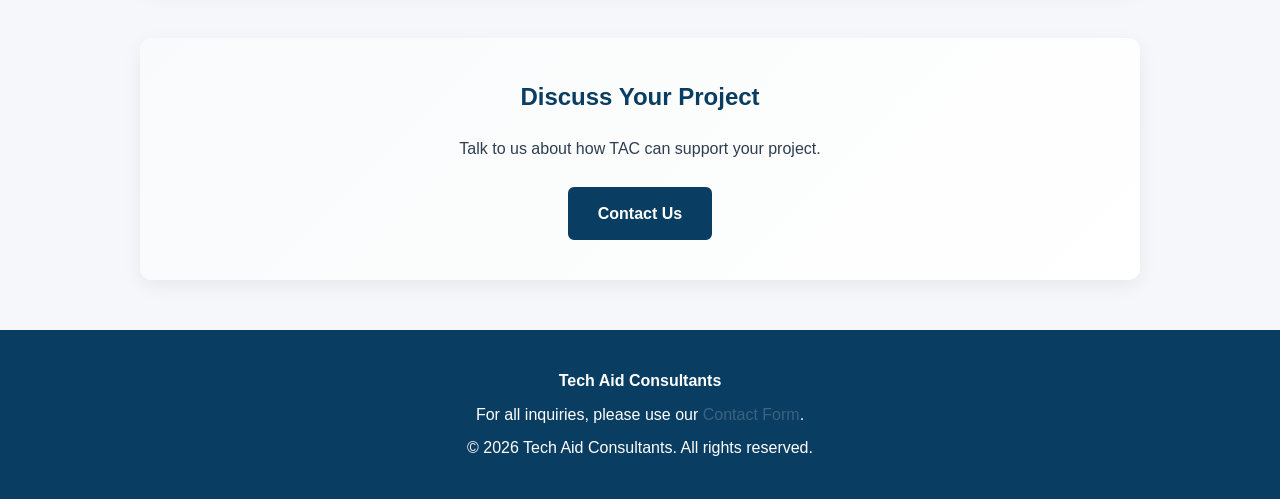
==== commit e6ac31b9: "Add files via upload" ====
--- a/about.html
+++ b/about.html
@@ -3,77 +3,82 @@
 <head>
   <meta charset="UTF-8">
   <meta name="viewport" content="width=device-width, initial-scale=1.0">
-  <title>Contact Us – Tech Aid Consultants</title>
+  <title>About Us – Tech Aid Consultants</title>
   <link rel="stylesheet" href="style.css">
   <link rel="icon" href="favicon.ico" sizes="any">
   <link rel="icon" type="image/png" href="favicon.png">
   <link rel="apple-touch-icon" href="apple-touch-icon.png">
   <style>
-    /* Contact page */
+    /* About page */
     .page-header h1 { color: #fff; }
-    .contact-highlights {
-      display: grid; grid-template-columns: repeat(auto-fit, minmax(220px, 1fr));
-      gap: 20px; margin: 0 0 40px;
-    }
-    .highlight {
-      display: flex; gap: 14px; align-items: flex-start;
+    .about-intro { display: grid; grid-template-columns: 1.6fr 1fr; gap: 40px; align-items: start; }
+    .about-intro p { font-size: 16px; line-height: 1.7; }
+    .lead { font-size: 18px !important; color: var(--tac-primary); font-weight: 500; }
+    .facts {
+      display: grid; grid-template-columns: 1fr 1fr; gap: 1px;
+      background: var(--tac-border); border-radius: 8px; overflow: hidden; border: 1px solid var(--tac-border);
+    }
+    .fact { background: #fff; padding: 20px; }
+    .fact strong { display: block; font-size: 30px; color: var(--tac-primary); line-height: 1.1; }
+    .fact span { font-size: 13px; color: var(--tac-accent); }
+
+    .cap-grid { display: grid; grid-template-columns: repeat(4, 1fr); gap: 20px; margin-top: 24px; }
+    .cap {
       background: #fff; border: 1px solid var(--tac-border); border-top: 3px solid var(--tac-primary);
-      border-radius: 8px; padding: 18px;
-    }
-    .highlight svg { flex: 0 0 28px; }
-    .highlight h3 { margin: 0 0 4px; font-size: 16px; }
-    .highlight p { margin: 0; font-size: 14px; }
-
-    .contact-layout { grid-template-columns: 1fr 1.4fr; align-items: start; }
-    .contact-info h2, .contact-form-section h2 { margin-top: 0; }
-    .contact-info h3.section-label {
-      margin: 26px 0 12px; font-size: 13px; text-transform: uppercase; letter-spacing: 0.6px; color: var(--tac-accent);
-    }
-    .contact-person p { margin: 6px 0; font-size: 14px; }
-    .office {
-      display: flex; gap: 12px; align-items: flex-start;
-      padding: 12px 0; border-bottom: 1px solid var(--tac-border);
-    }
-    .office:last-child { border-bottom: none; }
-    .office svg { flex: 0 0 20px; margin-top: 2px; }
-    .office strong { display: block; color: var(--tac-primary); font-size: 15px; }
-    .office span { font-size: 14px; }
-    .steps { list-style: none; padding: 0; margin: 0; counter-reset: step; }
-    .steps li { position: relative; padding: 0 0 14px 40px; font-size: 14px; counter-increment: step; }
-    .steps li::before {
-      content: counter(step); position: absolute; left: 0; top: -2px;
-      width: 26px; height: 26px; border-radius: 50%; background: var(--tac-primary); color: #fff;
-      font-size: 13px; font-weight: 700; display: flex; align-items: center; justify-content: center;
-    }
-
-    .contact-form-section {
-      background: #fff; border: 1px solid var(--tac-border); border-radius: 8px;
-      padding: 30px; box-shadow: 0 2px 10px rgba(0,0,0,0.05);
-    }
-    .contact-form-section > p { font-size: 14px; margin-bottom: 24px; }
-    .form-row { display: grid; grid-template-columns: 1fr 1fr; gap: 0 18px; }
-    select {
-      width: 100%; padding: 12px; margin-bottom: 20px; border: 1px solid var(--tac-border);
-      border-radius: 6px; font-size: 14px; font-family: inherit; background: #fff; color: var(--tac-text);
-    }
-    select:focus { border-color: var(--tac-accent); outline: none; box-shadow: 0 0 0 3px rgba(60,99,130,0.15); }
-    .req { color: #C0392B; }
-    .form-note { font-size: 12px; color: var(--tac-accent); margin: -8px 0 20px; }
-    .hp { position: absolute; left: -9999px; }
-    .form-group { border: 1px solid var(--tac-border); border-radius: 8px; padding: 18px 18px 4px; margin: 0 0 22px; }
-    .form-group legend { padding: 0 8px; font-weight: 700; color: var(--tac-primary); font-size: 15px; }
-    .form-hint { font-size: 13px; color: var(--tac-accent); margin: 0 0 14px; }
-    .optional { font-weight: 400; font-size: 13px; color: var(--tac-accent); }
-    .check-grid { display: grid; grid-template-columns: 1fr 1fr; gap: 10px 18px; margin-bottom: 16px; }
-    label.check { display: flex; align-items: center; gap: 8px; font-weight: 400; color: var(--tac-text); margin: 0; cursor: pointer; }
-    label.check input { width: 16px; height: 16px; margin: 0; padding: 0; flex: 0 0 16px; accent-color: var(--tac-primary); }
-
-    .contact-form-section button { width: 100%; padding: 14px; font-weight: 600; }
-
+      border-radius: 8px; padding: 20px;
+    }
+    .cap h3 { margin: 0 0 8px; font-size: 17px; }
+    .cap p { margin: 0; font-size: 14px; }
+
+    .process { display: grid; grid-template-columns: repeat(4, 1fr); gap: 20px; margin-top: 24px; counter-reset: stage; }
+    .process div { position: relative; padding: 22px 20px 20px; background: #f9fafb; border-radius: 8px; counter-increment: stage; }
+    .process div::before {
+      content: "0" counter(stage); display: block; font-size: 26px; font-weight: 700;
+      color: var(--tac-accent); opacity: 0.5; margin-bottom: 6px;
+    }
+    .process h3 { margin: 0 0 6px; font-size: 16px; }
+    .process p { margin: 0; font-size: 14px; }
+
+    .clients { display: flex; flex-wrap: wrap; gap: 10px; margin-top: 20px; }
+    .clients span {
+      padding: 8px 16px; border: 1px solid var(--tac-border); border-radius: 20px;
+      background: #fff; font-size: 14px; font-weight: 600; color: var(--tac-primary);
+    }
+
+    .values { display: grid; grid-template-columns: repeat(4, 1fr); gap: 20px; margin-top: 24px; }
+    .values div { border-left: 4px solid var(--tac-accent); padding: 4px 0 4px 16px; }
+    .values h3 { margin: 0 0 6px; font-size: 16px; }
+    .values p { margin: 0; font-size: 14px; }
+
+    .office-row { display: grid; grid-template-columns: repeat(auto-fit, minmax(200px, 1fr)); gap: 20px; margin-top: 20px; }
+    .office-row div { background: #f9fafb; border-radius: 8px; padding: 18px 20px; border-left: 4px solid var(--tac-primary); }
+    .office-row strong { display: block; color: var(--tac-primary); font-size: 16px; }
+    .office-row span { font-size: 14px; }
+
+    .team { display: grid; grid-template-columns: repeat(5, 1fr); gap: 16px; margin-top: 24px; }
+    .team div { text-align: center; background: #f9fafb; border-radius: 8px; padding: 22px 14px; }
+    .team svg { display: block; margin: 0 auto 10px; }
+    .team h3 { margin: 0 0 6px; font-size: 15px; }
+    .team p { margin: 0; font-size: 13px; }
+    .cap-grid.six { grid-template-columns: repeat(3, 1fr); }
+    .markets { display: grid; grid-template-columns: repeat(3, 1fr); gap: 20px; margin-top: 24px; }
+    .markets div { background: #fff; border: 1px solid var(--tac-border); border-left: 4px solid var(--tac-primary); border-radius: 8px; padding: 20px; }
+    .markets h3 { margin: 0 0 4px; font-size: 17px; }
+    .markets .tag { display: block; font-size: 12px; text-transform: uppercase; letter-spacing: 0.5px; color: var(--tac-accent); margin-bottom: 10px; }
+    .markets p { margin: 0; font-size: 14px; }
+    @media (max-width: 900px) {
+      .team { grid-template-columns: repeat(3, 1fr); }
+      .cap-grid.six, .markets { grid-template-columns: repeat(2, 1fr); }
+    }
+    @media (max-width: 900px) {
+      .cap-grid, .values, .process { grid-template-columns: repeat(2, 1fr); }
+    }
     @media (max-width: 768px) {
-      .contact-layout { grid-template-columns: 1fr; }
-      .form-row, .check-grid { grid-template-columns: 1fr; }
-      .contact-form-section { padding: 22px; }
+      .about-intro { grid-template-columns: 1fr; }
+    }
+    @media (max-width: 520px) {
+      .cap-grid, .cap-grid.six, .values, .process, .markets { grid-template-columns: 1fr; }
+      .team { grid-template-columns: repeat(2, 1fr); }
     }
   </style>
 </head>
@@ -90,181 +95,162 @@
 </header>
 
 <div class="page-header">
-  <h1>Contact Us</h1>
-  <p>Talk to us about project management, cost or commercial support for your project</p>
+  <h1>About Tech Aid Consultants</h1>
+  <p>Engineers, cost estimators and project managers serving Pakistan, the UAE and Australia</p>
 </div>
 
 <div class="tac-container">
 
-  <div class="contact-highlights">
-    <div class="highlight">
-      <svg width="28" height="28" viewBox="0 0 24 24" fill="none" stroke="#0A3D62" stroke-width="2" stroke-linecap="round" stroke-linejoin="round"><circle cx="12" cy="12" r="9"/><path d="M12 7v5l3 2"/></svg>
-      <div><h3>Timely response</h3><p>We reply to all enquiries within two business days.</p></div>
-    </div>
-    <div class="highlight">
-      <svg width="28" height="28" viewBox="0 0 24 24" fill="none" stroke="#0A3D62" stroke-width="2" stroke-linecap="round" stroke-linejoin="round"><rect x="3" y="6" width="13" height="12" rx="2"/><path d="M16 10l5-3v10l-5-3"/></svg>
-      <div><h3>Online meetings</h3><p>Meetings run on Google Meet, scheduled around your time zone.</p></div>
-    </div>
-    <div class="highlight">
-      <svg width="28" height="28" viewBox="0 0 24 24" fill="none" stroke="#0A3D62" stroke-width="2" stroke-linecap="round" stroke-linejoin="round"><circle cx="12" cy="12" r="9"/><path d="M3 12h18M12 3c3 3.5 3 14.5 0 18M12 3c-3 3.5-3 14.5 0 18"/></svg>
-      <div><h3>Pakistan, UAE and Australia</h3><p>Supporting infrastructure and construction projects across all three markets.</p></div>
-    </div>
-  </div>
-
-  <div class="contact-layout">
-    <div class="contact-info">
-      <h2>Get in Touch</h2>
-      <div class="contact-person">
-        <p><strong>Abdul Waheed</strong>, Coordination Manager</p>
-        <p><a href="mailto:techaidconsultants@gmail.com">techaidconsultants@gmail.com</a></p>
-      </div>
-
-      <h3 class="section-label">Our offices</h3>
-      <div class="office">
-        <svg width="20" height="20" viewBox="0 0 24 24" fill="none" stroke="#0A3D62" stroke-width="2"><path d="M12 21s-7-6.3-7-12a7 7 0 0 1 14 0c0 5.7-7 12-7 12z"/><circle cx="12" cy="9" r="2.5"/></svg>
-        <div><strong>Pakistan</strong><span>EME DHA, Lahore</span></div>
-      </div>
-      <div class="office">
-        <svg width="20" height="20" viewBox="0 0 24 24" fill="none" stroke="#0A3D62" stroke-width="2"><path d="M12 21s-7-6.3-7-12a7 7 0 0 1 14 0c0 5.7-7 12-7 12z"/><circle cx="12" cy="9" r="2.5"/></svg>
-        <div><strong>United Arab Emirates</strong><span>Sharjah</span></div>
-      </div>
-
-      <h3 class="section-label">What happens next</h3>
-      <ol class="steps">
-        <li>We review your enquiry and reply within two business days.</li>
-        <li>If helpful, we arrange a short call or Google Meet at a time that suits you.</li>
-        <li>We follow up with a scope and fee proposal if needed.</li>
-      </ol>
-    </div>
-
-    <div class="contact-form-section">
-      <h2>Send an Enquiry</h2>
-      <p>Tell us about your project and we'll get back to you to discuss your requirements. If a meeting suits, we'll send a Google Meet invitation at a time that works for you.</p>
-
-      <form action="https://formspree.io/f/mrpbayqo" method="POST">
-        <input type="hidden" name="_subject" value="New enquiry – techaidconsultant.com">
-        <input type="text" name="_gotcha" class="hp" tabindex="-1" autocomplete="off">
-
-        <div class="form-row">
-          <div>
-            <label for="name">Full name <span class="req">*</span></label>
-            <input type="text" id="name" name="name" autocomplete="name" required>
-          </div>
-          <div>
-            <label for="role">Role / position <span class="req">*</span></label>
-            <input type="text" id="role" name="role" placeholder="e.g. Commercial Manager" required>
-          </div>
-        </div>
-
-        <div class="form-row">
-          <div>
-            <label for="company">Company / organisation <span class="req">*</span></label>
-            <input type="text" id="company" name="company" autocomplete="organization" required>
-          </div>
-          <div>
-            <label for="email">Email <span class="req">*</span></label>
-            <input type="email" id="email" name="email" autocomplete="email" required>
-          </div>
-        </div>
-
-        <div class="form-row">
-          <div>
-            <label for="phone">Phone</label>
-            <input type="tel" id="phone" name="phone" autocomplete="tel">
-          </div>
-          <div>
-            <label for="availability">Preferred contact method</label>
-            <input type="text" id="availability" name="availability" placeholder="e.g. Email first">
-          </div>
-        </div>
-
-        <fieldset class="form-group">
-          <legend>Services required</legend>
-          <p class="form-hint">Select all that apply.</p>
-          <div class="check-grid">
-            <label class="check"><input type="checkbox" name="services[]" value="Project Management"> Project Management</label>
-            <label class="check"><input type="checkbox" name="services[]" value="Project Cost Reconciliation"> Project Cost Reconciliation</label>
-            <label class="check"><input type="checkbox" name="services[]" value="Design Growth / Cost Planning"> Design Growth / Cost Planning</label>
-            <label class="check"><input type="checkbox" name="services[]" value="Quantity Surveying &amp; Estimation"> Quantity Surveying &amp; Estimation</label>
-            <label class="check"><input type="checkbox" name="services[]" value="Planning &amp; Scheduling (P6)"> Planning &amp; Scheduling (P6)</label>
-            <label class="check"><input type="checkbox" name="services[]" value="Contract &amp; Sub-contract Management"> Contract &amp; Sub-contract Management</label>
-            <label class="check"><input type="checkbox" name="services[]" value="Risk &amp; Value Management"> Risk &amp; Value Management</label>
-            <label class="check"><input type="checkbox" name="services[]" value="Other"> Other / not sure yet</label>
-          </div>
-        </fieldset>
-
-        <fieldset class="form-group">
-          <legend>Project details <span class="optional">(optional)</span></legend>
-          <p class="form-hint">Any details help us understand the scope and respond with the right people.</p>
-
-          <div class="form-row">
-            <div>
-              <label for="project">Project name</label>
-              <input type="text" id="project" name="project" placeholder="e.g. Motorway Upgrade">
-            </div>
-            <div>
-              <label for="location">Location / country</label>
-              <input type="text" id="location" name="location" placeholder="e.g. Sydney, Dubai, Lahore">
-            </div>
-          </div>
-
-          <div class="form-row">
-            <div>
-              <label for="contract">Contract type</label>
-              <select id="contract" name="contract_type">
-                <option value="">Select</option>
-                <option>Alliance / collaborative</option>
-                <option>Design and construct (D&amp;C)</option>
-                <option>Early contractor involvement (ECI)</option>
-                <option>Construct only</option>
-                <option>PPP</option>
-                <option>Other / not sure</option>
-              </select>
-            </div>
-            <div>
-              <label for="stage">Current project stage</label>
-              <select id="stage" name="project_stage">
-                <option value="">Select</option>
-                <option>Tender / bid</option>
-                <option>Design development</option>
-                <option>Construction / delivery</option>
-                <option>Completion / close-out</option>
-                <option>Other</option>
-              </select>
-            </div>
-          </div>
-
-          <div class="form-row">
-            <div>
-              <label for="value">Project value (AUD or equivalent)</label>
-              <select id="value" name="project_value">
-                <option value="">Select</option>
-                <option>Under $50M</option>
-                <option>$50M – $250M</option>
-                <option>$250M – $1B</option>
-                <option>Over $1B</option>
-                <option>Prefer not to say</option>
-              </select>
-            </div>
-            <div>
-              <label for="start">Start and duration of support</label>
-              <input type="text" id="start" name="support_timing" placeholder="e.g. March, 12 months">
-            </div>
-          </div>
-
-          <label for="docs">Link to drawings or documents</label>
-          <input type="url" id="docs" name="documents_link" placeholder="e.g. SharePoint, Google Drive or Dropbox link">
-        </fieldset>
-
-        <label for="message">Scope and additional information <span class="req">*</span></label>
-        <textarea id="message" name="message" required placeholder="Briefly describe the work you need help with – e.g. number of design packages, deliverables, reporting requirements or key dates"></textarea>
-        <p class="form-note">Your details are used only to respond to this enquiry.</p>
-
-        <button type="submit">Send Enquiry</button>
-      </form>
-    </div>
-  </div>
+  <section class="about-section">
+    <div class="about-intro">
+      <div>
+        <h2>Who We Are</h2>
+        <p class="lead">Tech Aid Consultants (TAC) is a multidisciplinary consultancy of professional engineers, cost estimators, planners and project managers.</p>
+        <p>We provide project management, commercial and cost services for infrastructure and construction projects, working with contractors, joint ventures and project owners in Pakistan, the United Arab Emirates and Australia.</p>
+        <p>Our team has more than 20 years of experience across the project lifecycle – from feasibility and tender, through design development and construction, to completion. In Australia, this includes major motorway, rail and tunnelling projects for leading contractors and joint ventures in New South Wales, Queensland and Victoria.</p>
+      </div>
+      <div class="facts">
+        <div class="fact"><strong>20+</strong><span>years of project experience</span></div>
+        <div class="fact"><strong>10</strong><span>major Australian infrastructure projects</span></div>
+        <div class="fact"><strong>3</strong><span>markets – Pakistan, UAE, Australia</span></div>
+        <div class="fact"><strong>2</strong><span>offices – Lahore and Sharjah</span></div>
+      </div>
+    </div>
+  </section>
+
+  <section class="about-section">
+    <h2>Our People</h2>
+    <p>Each engagement is resourced from a core team with the disciplines the project needs.</p>
+    <div class="team">
+      <div><svg width="34" height="34" viewBox="0 0 24 24" fill="none" stroke="#0A3D62" stroke-width="1.8" stroke-linecap="round" stroke-linejoin="round"><path d="M2 18h20M4 18V9l8-5 8 5v9M9 18v-5h6v5"/></svg><h3>Civil Engineers</h3><p>Design review and technical input across civil and structural works</p></div>
+      <div><svg width="34" height="34" viewBox="0 0 24 24" fill="none" stroke="#0A3D62" stroke-width="1.8" stroke-linecap="round" stroke-linejoin="round"><rect x="4" y="3" width="16" height="18" rx="2"/><path d="M8 7h8M8 11h2M12 11h2M16 11h0M8 15h2M12 15h2M8 18h8"/></svg><h3>Cost Estimators &amp; QSs</h3><p>Estimating, quantity take-off and cost planning</p></div>
+      <div><svg width="34" height="34" viewBox="0 0 24 24" fill="none" stroke="#0A3D62" stroke-width="1.8" stroke-linecap="round" stroke-linejoin="round"><path d="M3 5h8M3 10h12M3 15h6M3 20h14"/><path d="M19 3v4M21 5h-4"/></svg><h3>Planners &amp; Schedulers</h3><p>Primavera P6 programming and progress control</p></div>
+      <div><svg width="34" height="34" viewBox="0 0 24 24" fill="none" stroke="#0A3D62" stroke-width="1.8" stroke-linecap="round" stroke-linejoin="round"><circle cx="12" cy="7" r="3.5"/><path d="M5 21v-1a7 7 0 0 1 14 0v1"/></svg><h3>Project Managers</h3><p>Scope, procurement, delivery and reporting</p></div>
+      <div><svg width="34" height="34" viewBox="0 0 24 24" fill="none" stroke="#0A3D62" stroke-width="1.8" stroke-linecap="round" stroke-linejoin="round"><path d="M7 3h7l5 5v13H7z"/><path d="M14 3v5h5M10 13h6M10 17h6"/></svg><h3>Contract &amp; Risk Specialists</h3><p>Contracts, subcontracts, variations and risk</p></div>
+    </div>
+  </section>
+
+  <section class="about-section">
+    <h2>What We Do</h2>
+    <p>Our services cover project management and the commercial side of delivery. <a href="services.html">See our services in detail</a>.</p>
+    <div class="cap-grid six">
+      <div class="cap">
+        <h3>Project Management</h3>
+        <p>Scope, procurement and financial management, stakeholder reporting and project systems.</p>
+      </div>
+      <div class="cap">
+        <h3>Planning &amp; Scheduling</h3>
+        <p>Primavera P6 programmes, progress tracking, critical path and delay analysis.</p>
+      </div>
+      <div class="cap">
+        <h3>Cost Planning &amp; Estimation</h3>
+        <p>Feasibility estimates, quantity surveying, tender validation and design growth tracking.</p>
+      </div>
+      <div class="cap">
+        <h3>Project Cost Reconciliation</h3>
+        <p>Separating cost movement on alliance and collaborative contracts by source.</p>
+      </div>
+      <div class="cap">
+        <h3>Contract Management</h3>
+        <p>Head contract and subcontract administration, packages, claims and variations.</p>
+      </div>
+      <div class="cap">
+        <h3>Risk &amp; Value Management</h3>
+        <p>Risk registers, contingency analysis and value management workshops.</p>
+      </div>
+    </div>
+  </section>
+
+  <section class="about-section">
+    <h2>Markets We Serve</h2>
+    <div class="markets">
+      <div>
+        <h3>Australia</h3><span class="tag">Infrastructure</span>
+        <p>Major motorway, rail and tunnelling projects for leading contractors and joint ventures in NSW, Queensland and Victoria.</p>
+      </div>
+      <div>
+        <h3>United Arab Emirates</h3><span class="tag">Sharjah office</span>
+        <p>Project management, estimation, planning and commercial support for construction and infrastructure clients.</p>
+      </div>
+      <div>
+        <h3>Pakistan</h3><span class="tag">Lahore office</span>
+        <p>Project management, estimation, planning and commercial support for local and international clients.</p>
+      </div>
+    </div>
+  </section>
+
+  <section class="about-section">
+    <h2>How We Work</h2>
+    <div class="process">
+      <div>
+        <h3>Understand</h3>
+        <p>Review the scope, contract and project objectives with the client team.</p>
+      </div>
+      <div>
+        <h3>Plan</h3>
+        <p>Agree deliverables, reporting formats, timeframes and the team required.</p>
+      </div>
+      <div>
+        <h3>Deliver</h3>
+        <p>Carry out the work with regular contact and quick turnaround on priorities.</p>
+      </div>
+      <div>
+        <h3>Report</h3>
+        <p>Provide clear, well-documented outputs the project team can act on.</p>
+      </div>
+    </div>
+  </section>
+
+  <section class="about-section">
+    <h2>Clients We Have Worked With</h2>
+    <p>TAC has delivered services to contractors and joint ventures including:</p>
+    <div class="clients">
+      <span>CPB Contractors</span>
+      <span>John Holland</span>
+      <span>Thiess</span>
+      <span>Ghella</span>
+      <span>Acciona</span>
+      <span>Samsung C&amp;T</span>
+      <span>Seymour Whyte</span>
+    </div>
+  </section>
+
+  <section class="about-section">
+    <h2>Our Approach</h2>
+    <div class="values">
+      <div>
+        <h3>Open communication</h3>
+        <p>Regular contact with the client's project team throughout the engagement.</p>
+      </div>
+      <div>
+        <h3>Responsiveness</h3>
+        <p>Flexible resourcing and quick turnaround on priority deliverables.</p>
+      </div>
+      <div>
+        <h3>Transparency</h3>
+        <p>A clear basis for our work, with assumptions and information sources stated.</p>
+      </div>
+      <div>
+        <h3>Long-term relationships</h3>
+        <p>Many of our clients have engaged TAC on more than one project.</p>
+      </div>
+    </div>
+  </section>
+
+  <section class="about-section">
+    <h2>Our Offices</h2>
+    <div class="office-row">
+      <div><strong>Pakistan</strong><span>152 J EME DHA, Multan Road, Lahore</span></div>
+      <div><strong>United Arab Emirates</strong><span>Saif Zone, Sharjah</span></div>
+    </div>
+  </section>
 </div>
+
+<section class="tac-container cta-section">
+  <h2>Discuss Your Project</h2>
+  <p>Talk to us about how TAC can support your project.</p>
+  <a href="contact.html" class="btn">Contact Us</a>
+</section>
 
 <footer>
   <div>
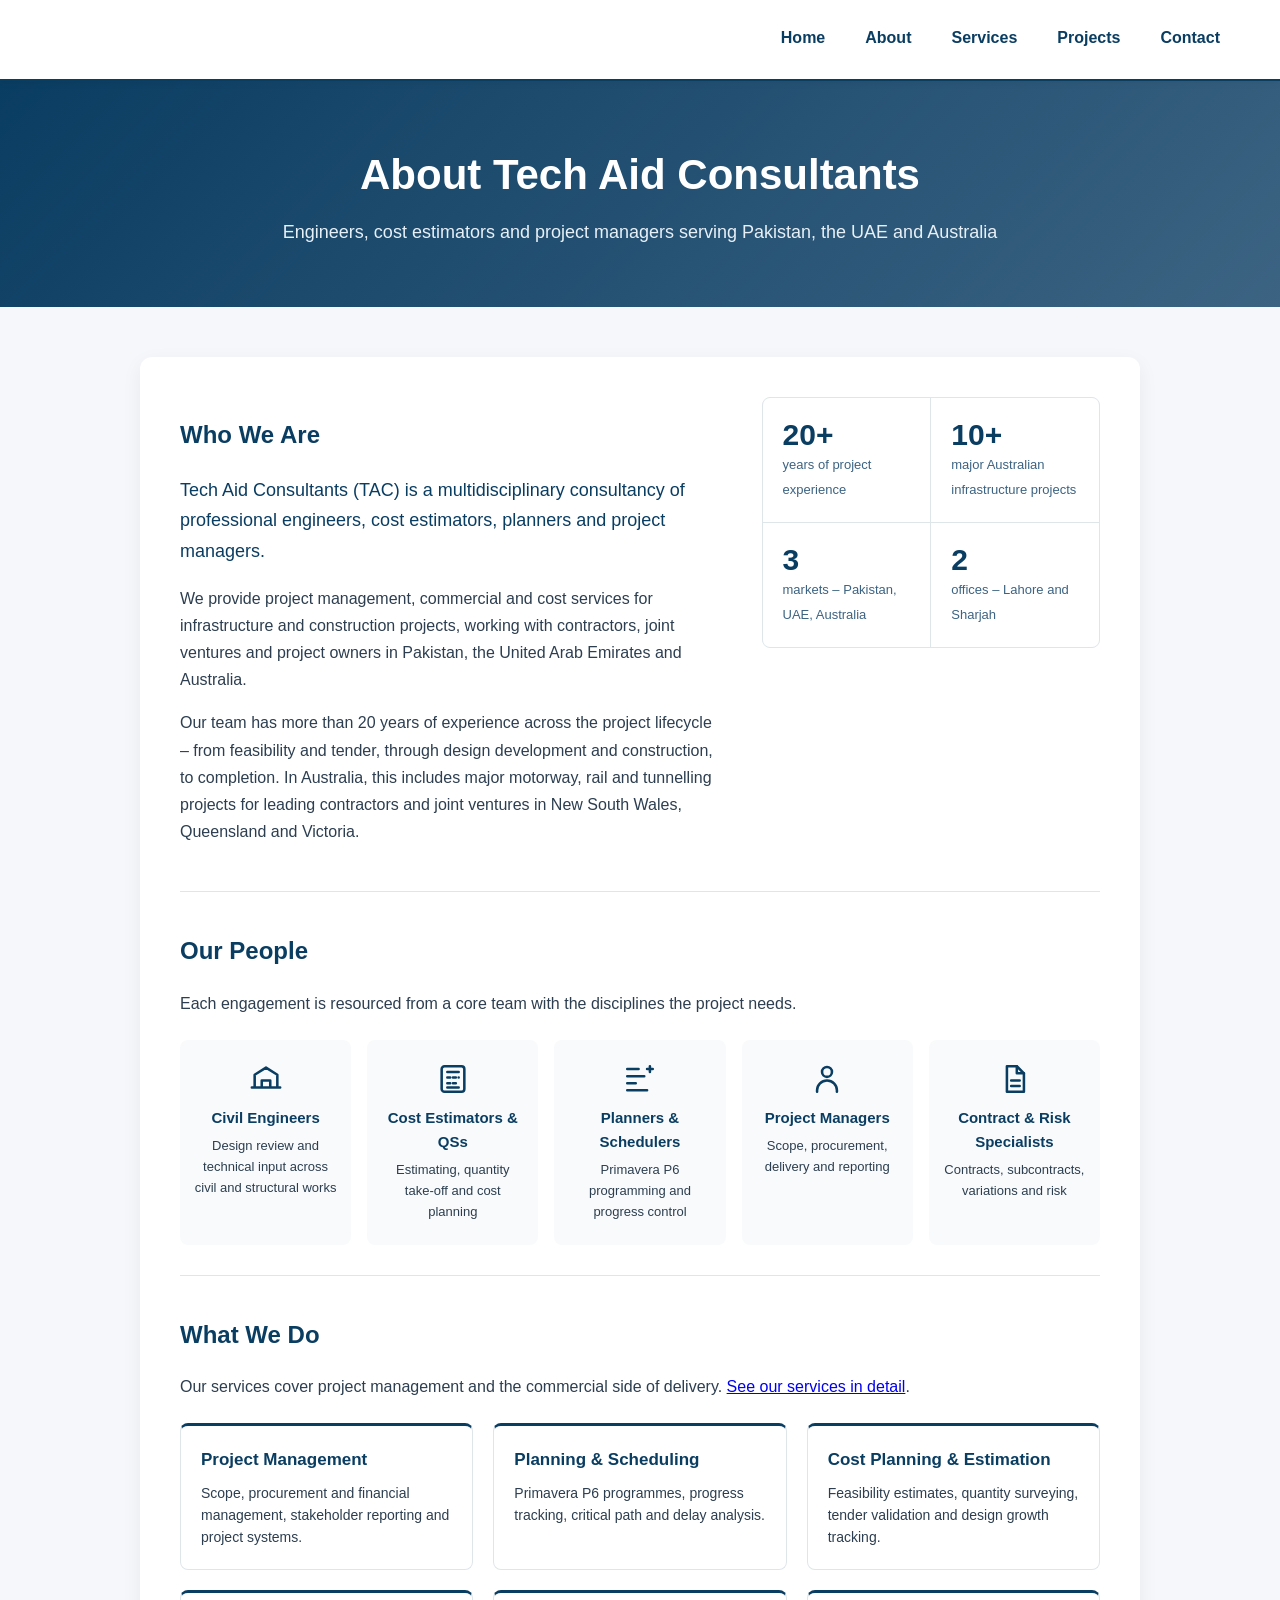
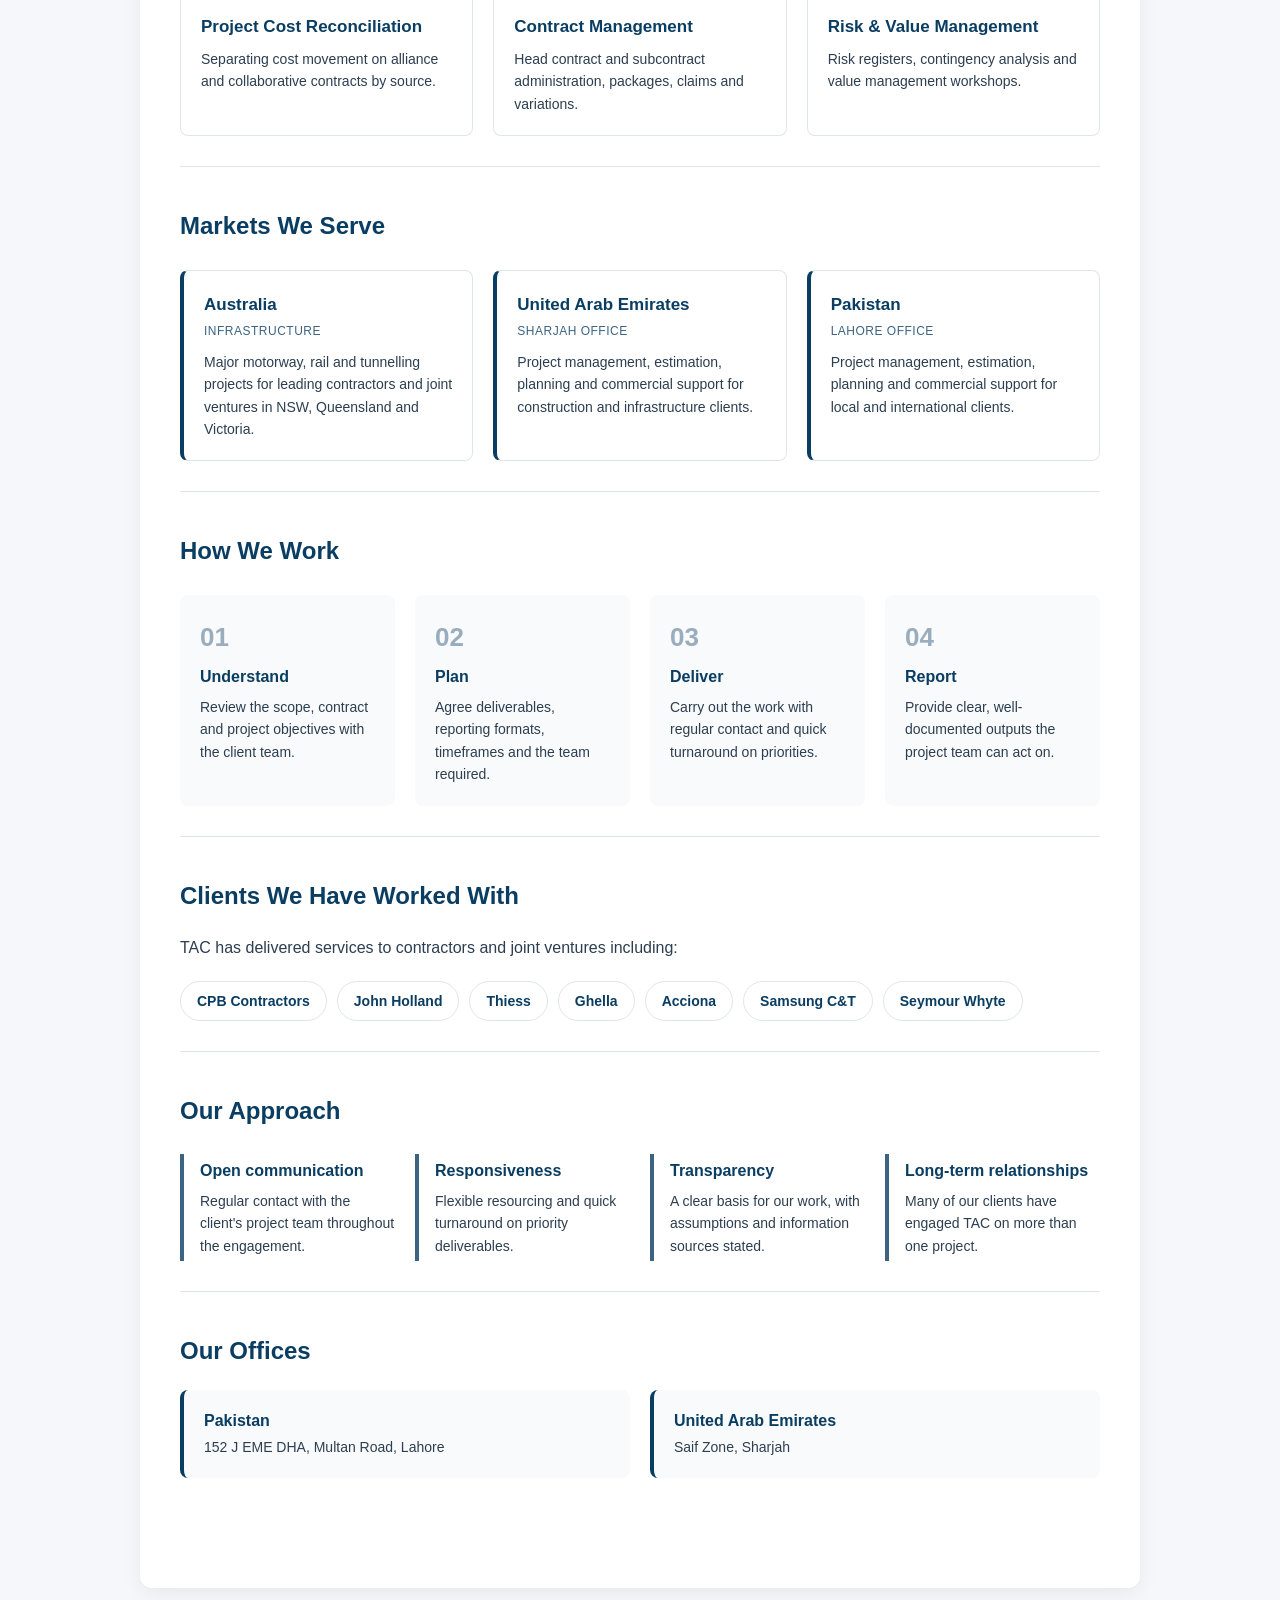
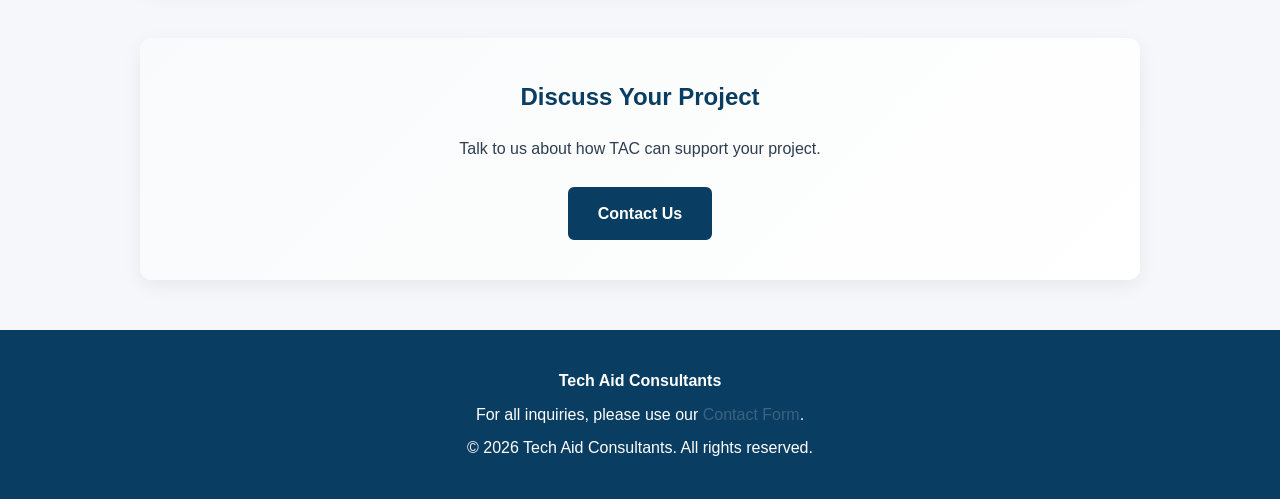
==== commit 02b99075: "Update fact count for major Australian projects" ====
--- a/about.html
+++ b/about.html
@@ -3,11 +3,19 @@
 <head>
   <meta charset="UTF-8">
   <meta name="viewport" content="width=device-width, initial-scale=1.0">
-  <title>About Us – Tech Aid Consultants</title>
+  <title>About Us | Tech Aid Consultants – Engineers, Cost Estimators &amp; Project Managers</title>
   <link rel="stylesheet" href="style.css">
   <link rel="icon" href="favicon.ico" sizes="any">
   <link rel="icon" type="image/png" href="favicon.png">
   <link rel="apple-touch-icon" href="apple-touch-icon.png">
+  <meta name="description" content="Tech Aid Consultants is a team of engineers, cost estimators, planners and project managers with over 20 years on major infrastructure projects.">
+  <link rel="canonical" href="https://www.techaidconsultant.com/about.html">
+  <meta property="og:type" content="website">
+  <meta property="og:site_name" content="Tech Aid Consultants">
+  <meta property="og:title" content="About Us | Tech Aid Consultants – Engineers, Cost Estimators &amp; Project Managers">
+  <meta property="og:description" content="Tech Aid Consultants is a team of engineers, cost estimators, planners and project managers with over 20 years on major infrastructure projects.">
+  <meta property="og:url" content="https://www.techaidconsultant.com/about.html">
+  <meta property="og:image" content="https://www.techaidconsultant.com/images/logo.jpg.png">
   <style>
     /* About page */
     .page-header h1 { color: #fff; }
@@ -111,7 +119,7 @@
       </div>
       <div class="facts">
         <div class="fact"><strong>20+</strong><span>years of project experience</span></div>
-        <div class="fact"><strong>10</strong><span>major Australian infrastructure projects</span></div>
+        <div class="fact"><strong>10+</strong><span>major Australian infrastructure projects</span></div>
         <div class="fact"><strong>3</strong><span>markets – Pakistan, UAE, Australia</span></div>
         <div class="fact"><strong>2</strong><span>offices – Lahore and Sharjah</span></div>
       </div>
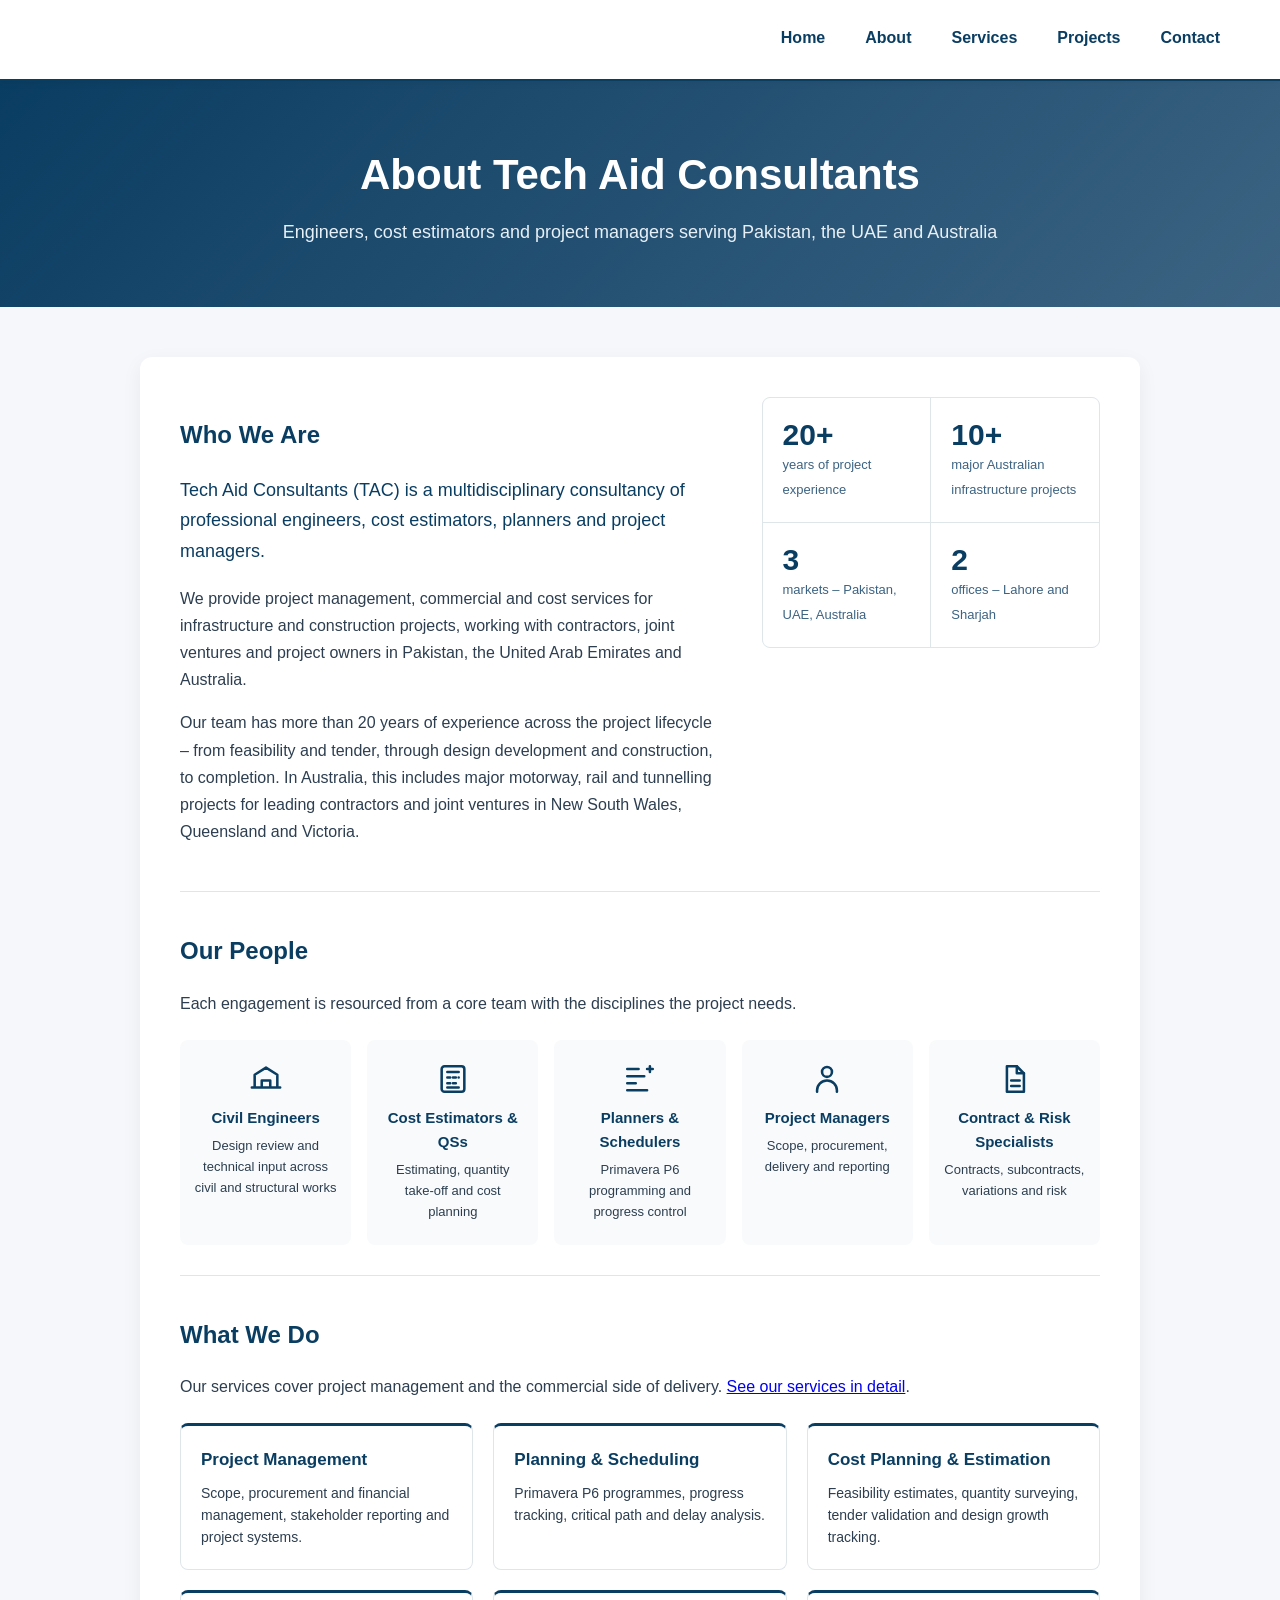
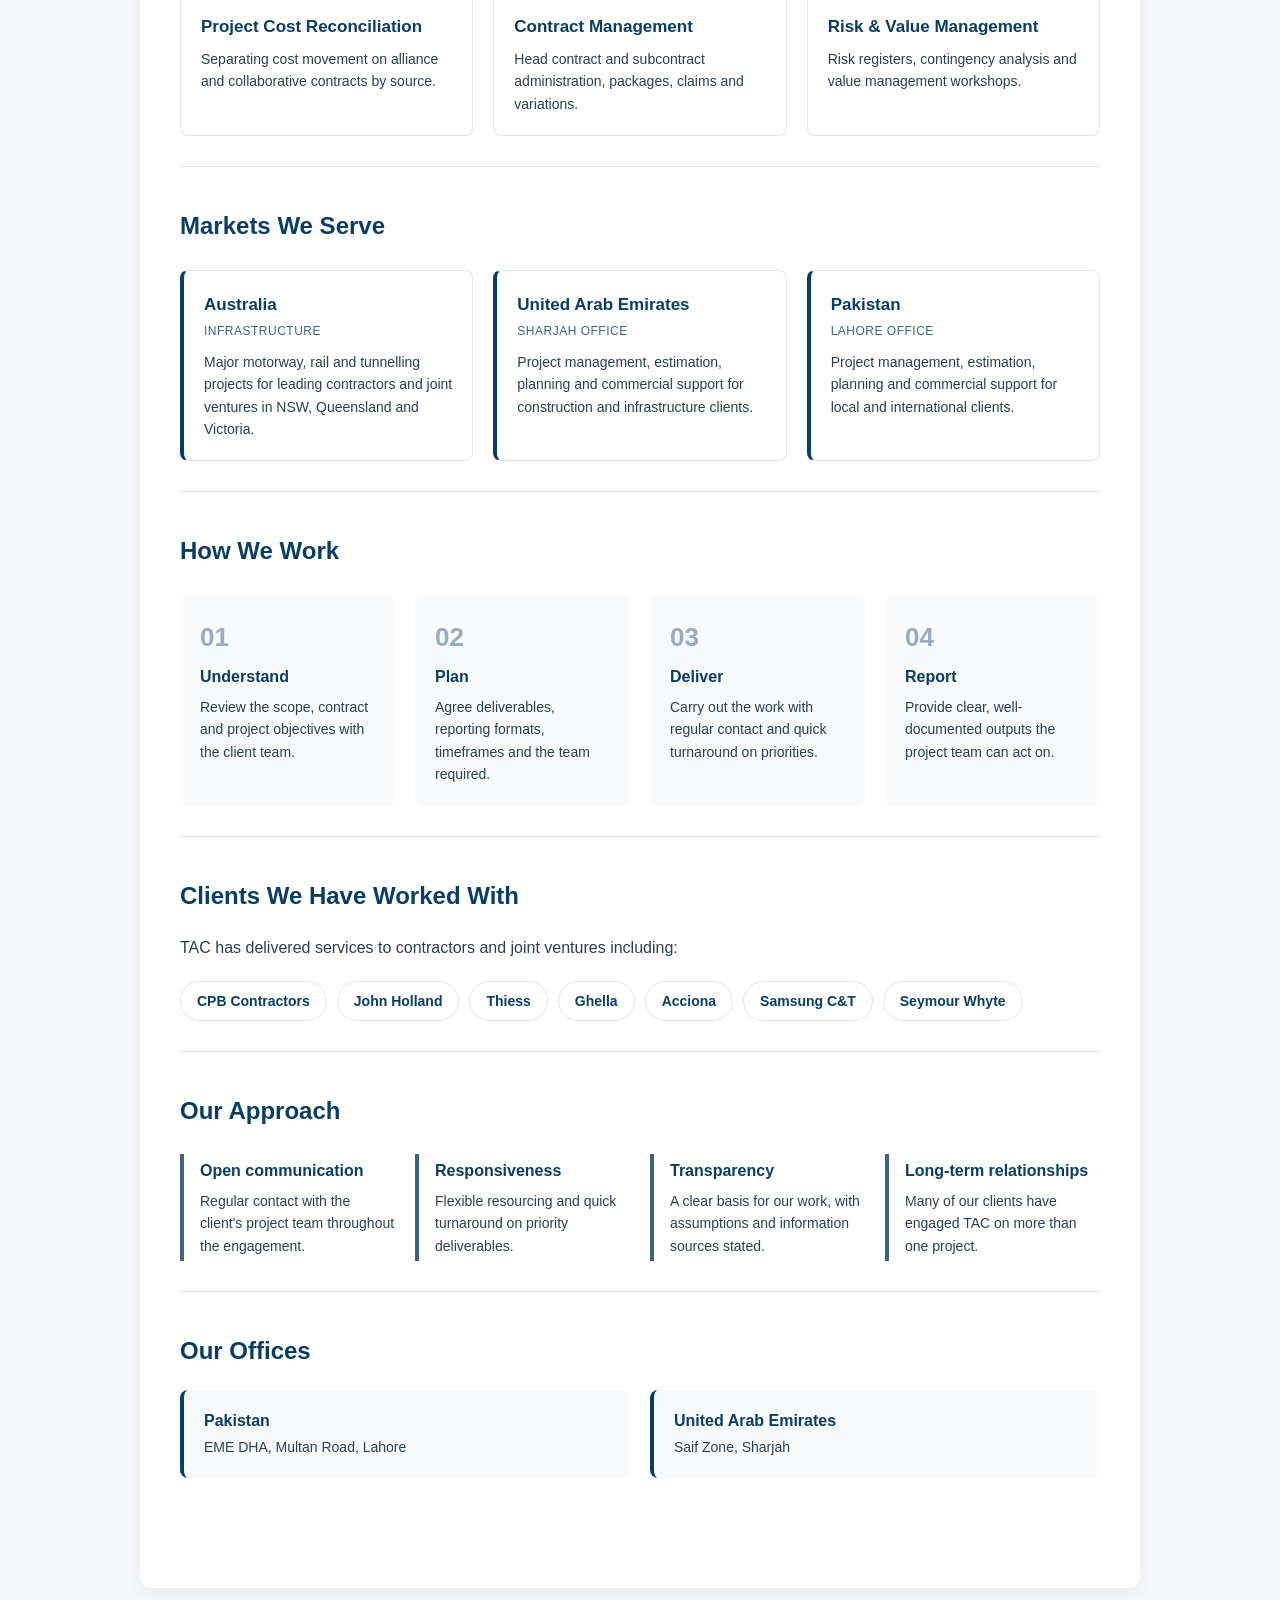
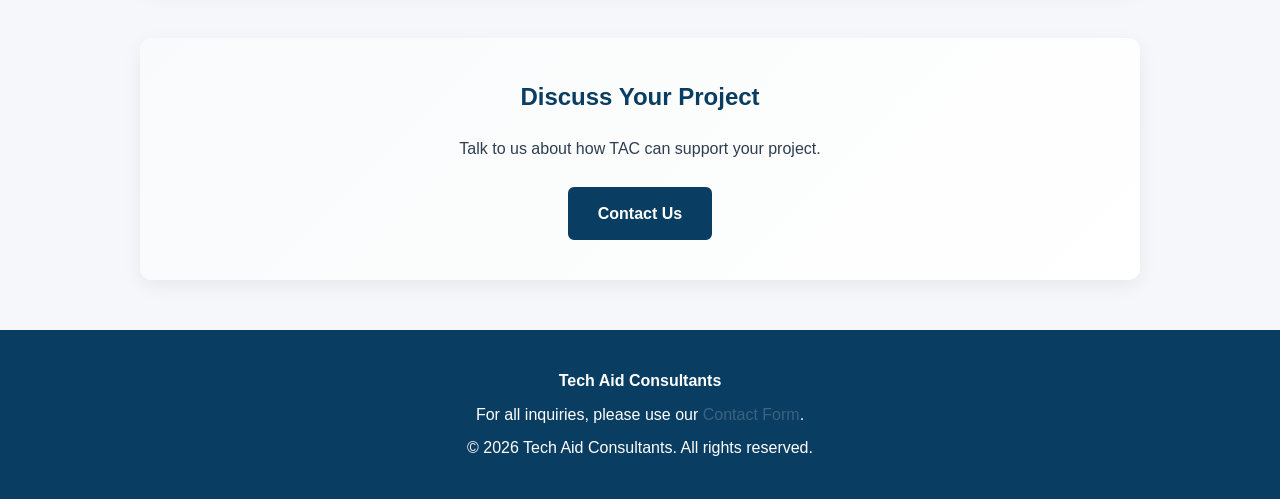
==== commit 67669281: "Remove address number from Pakistan office listing" ====
--- a/about.html
+++ b/about.html
@@ -248,7 +248,7 @@
   <section class="about-section">
     <h2>Our Offices</h2>
     <div class="office-row">
-      <div><strong>Pakistan</strong><span>152 J EME DHA, Multan Road, Lahore</span></div>
+      <div><strong>Pakistan</strong><span>EME DHA, Multan Road, Lahore</span></div>
       <div><strong>United Arab Emirates</strong><span>Saif Zone, Sharjah</span></div>
     </div>
   </section>
